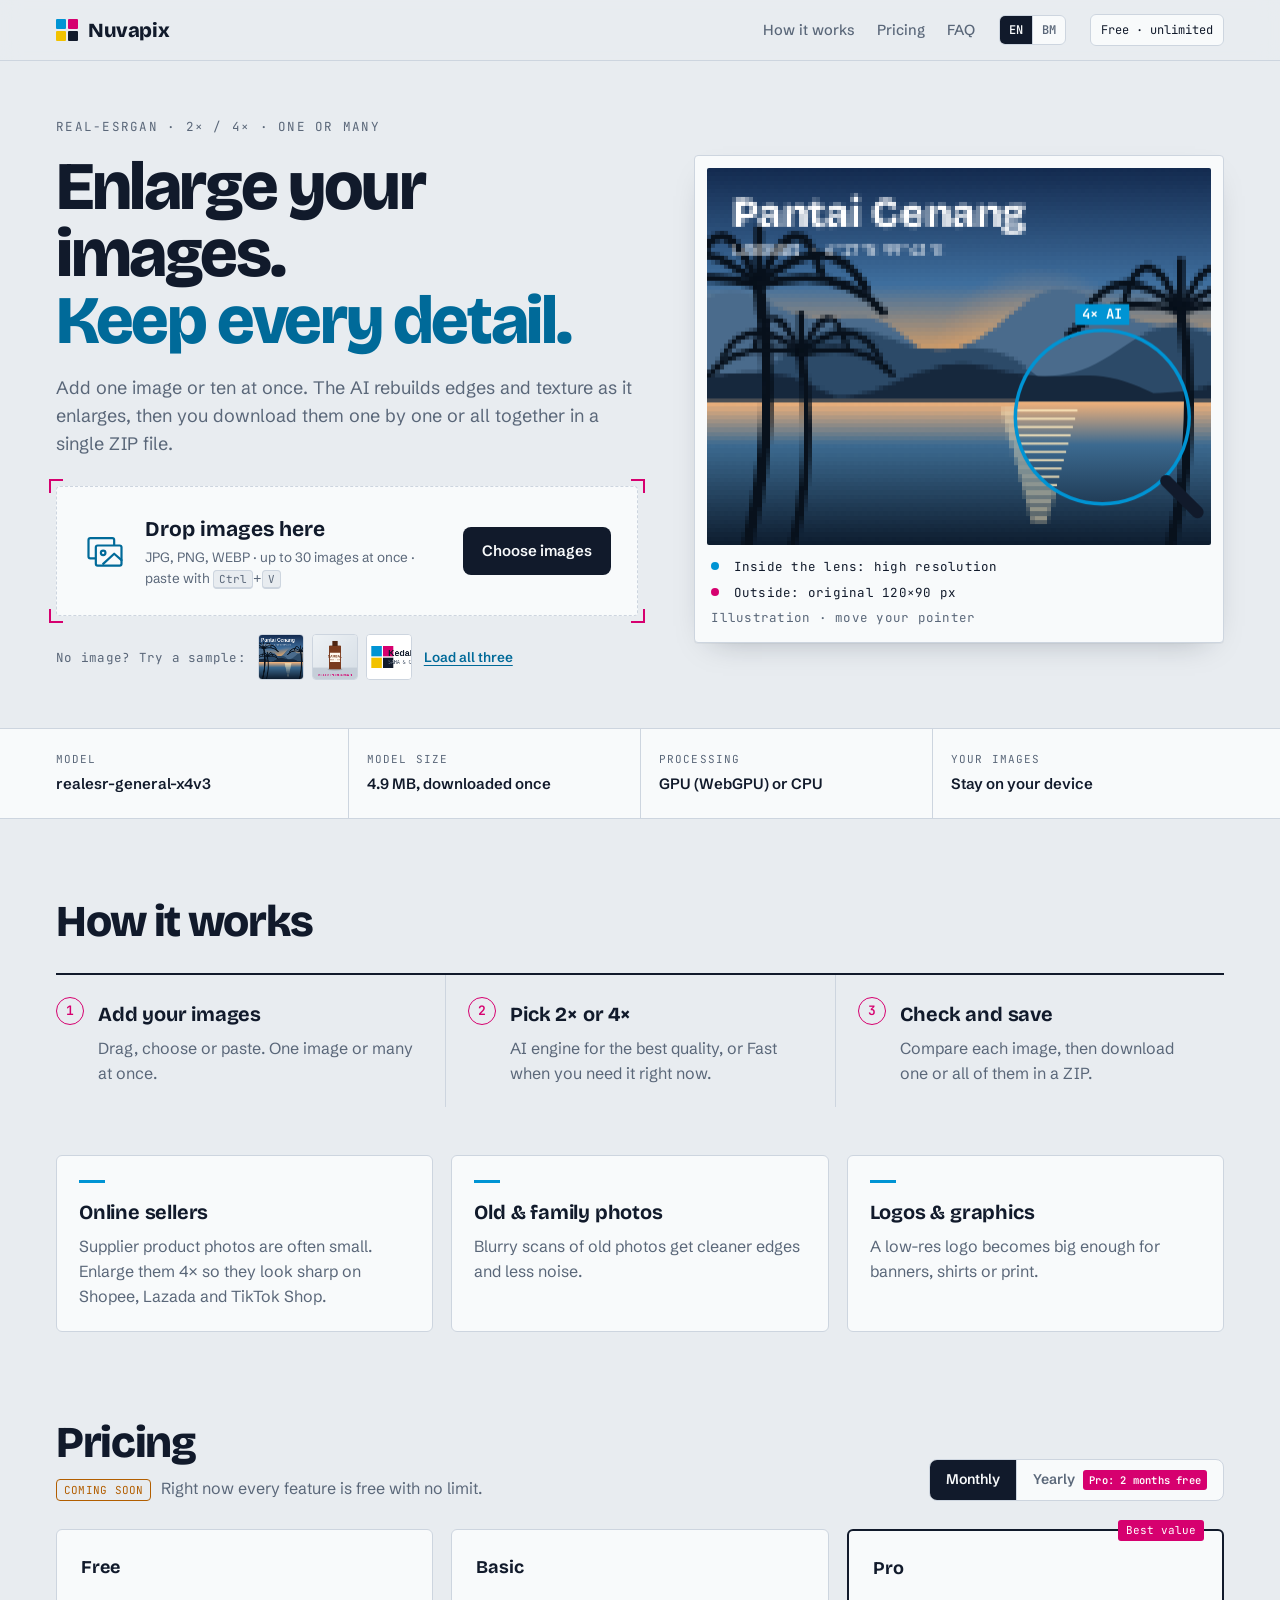
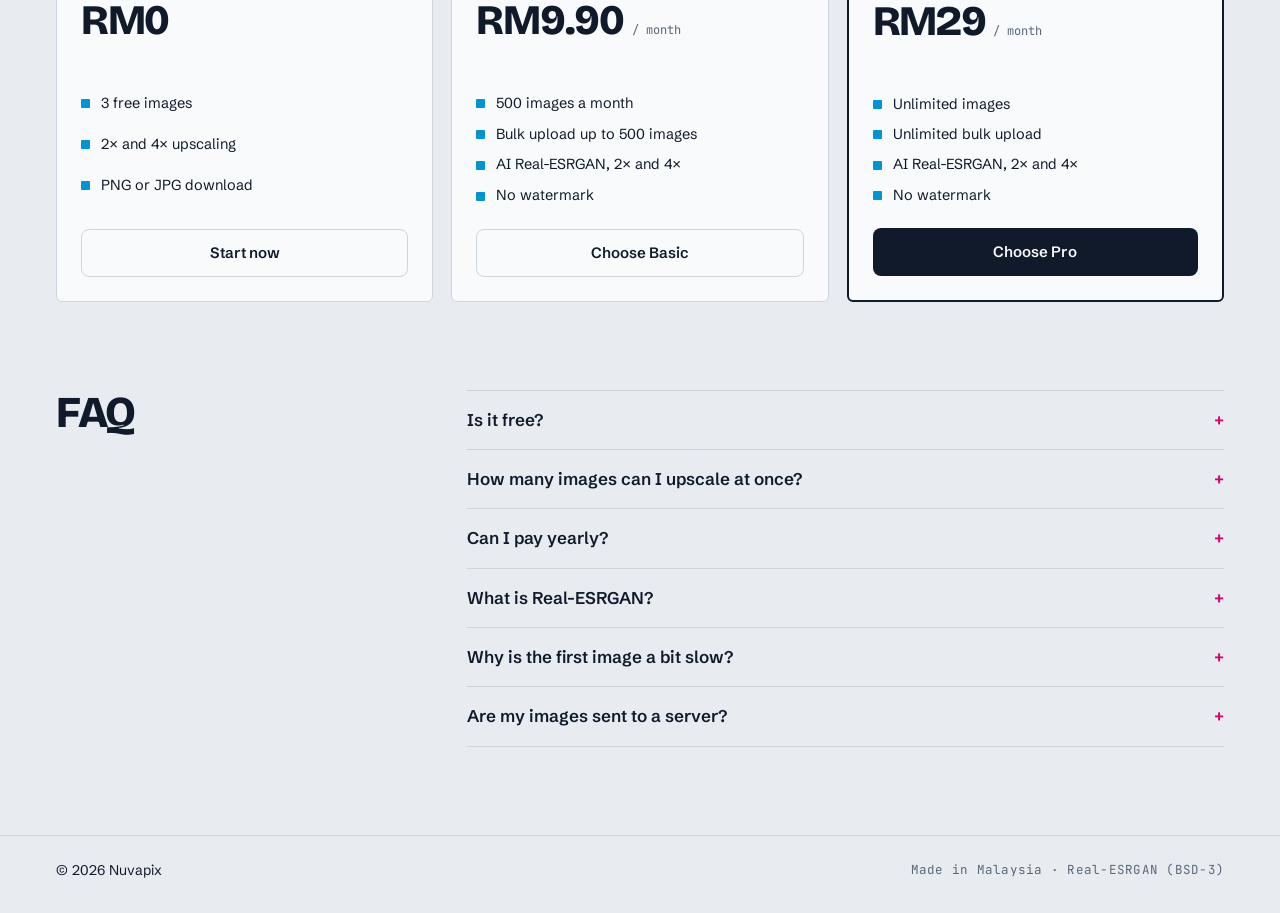
==== nuvapix.com/index.html @ 2be0524e "Tambah fail website Nuvapix (nuvapix.com) Co-Authored-By: Claude Opus 5.5 <noreply@anthropic.com>" ====
<!doctype html>
<html lang="en">
<head>
<meta charset="utf-8" />
<meta name="viewport" content="width=device-width, initial-scale=1, viewport-fit=cover" />
<!-- BUILD:HEAD -->
<title>Nuvapix</title>
<meta name="claude:viewport-fit-sides" content="cover" />
<meta name="description" content="Upscale images 2× or 4× with Real-ESRGAN AI. One image or many at once, right in your browser." />
<link rel="preconnect" href="https://fonts.googleapis.com" />
<link rel="preconnect" href="https://fonts.gstatic.com" crossorigin />
<link href="https://fonts.googleapis.com/css2?family=Bricolage+Grotesque:opsz,wght@12..96,500;12..96,700;12..96,800&family=Schibsted+Grotesk:wght@400;500;600;700&family=JetBrains+Mono:wght@400;600&display=swap" rel="stylesheet" />
<!-- /BUILD:HEAD -->
<link rel="stylesheet" href="styles.css" />
</head>
<body>
<!-- BUILD:BODY -->
<header class="topbar">
  <div class="wrap topbar-inner">
    <a href="#" class="logo" aria-label="Nuvapix">
      <span class="logo-mark" aria-hidden="true"><i></i><i></i><i></i><i></i></span>
      <span data-brand>Nuvapix</span>
    </a>
    <nav class="toplinks">
      <a href="#cara" data-i18n="nav.how">How it works</a>
      <a href="#harga" data-i18n="nav.pricing">Pricing</a>
      <a href="#soalan" data-i18n="nav.faq">FAQ</a>
    </nav>
    <div class="lang" role="group" data-i18n-aria="lang.label" aria-label="Language">
      <button type="button" data-lang="en" aria-pressed="true">EN</button>
      <button type="button" data-lang="ms" aria-pressed="false">BM</button>
    </div>
    <span class="quota" id="usagePill">Free · unlimited</span>
  </div>
</header>

<main>
  <!-- HERO -->
  <section class="hero">
    <div class="wrap hero-grid">
      <div class="hero-left">
        <p class="eyebrow mono" data-i18n="hero.eyebrow">Real-ESRGAN · 2× / 4× · one or many</p>
        <h1><span data-i18n="hero.h1a">Enlarge your images.</span><br /><span class="hl" data-i18n="hero.h1b">Keep every detail.</span></h1>
        <p class="lead" data-i18n="hero.lead">Add one image or ten at once. The AI rebuilds edges and texture as it enlarges, then you download them one by one or all together in a single ZIP file.</p>

        <div class="lightbox" id="dropZone" tabindex="0" role="button" data-i18n-aria="drop.aria" aria-label="Choose images to upload">
          <span class="crop tl"></span><span class="crop tr"></span><span class="crop bl"></span><span class="crop br"></span>
          <div class="lb-body">
            <svg class="lb-ico" viewBox="0 0 48 48" width="44" height="44" fill="none" stroke="currentColor" stroke-width="2.4" stroke-linecap="round" stroke-linejoin="round" aria-hidden="true"><rect x="6" y="10" width="28" height="22" rx="2"/><rect x="14" y="18" width="28" height="22" rx="2" fill="var(--paper)"/><circle cx="22" cy="26" r="2.5"/><path d="M42 34l-8-7-12 11"/></svg>
            <div>
              <p class="lb-title" data-i18n="drop.title">Drop images here</p>
              <p class="lb-sub" id="dropSub">JPG, PNG, WEBP · up to 30 images at once</p>
            </div>
            <button class="btn btn-ink" id="pickBtn" type="button" data-i18n="drop.pick">Choose images</button>
          </div>
          <input type="file" id="fileInput" accept="image/png,image/jpeg,image/webp" multiple hidden />
        </div>
        <div class="samples">
          <span class="mono small" data-i18n="samples.label">No image? Try a sample:</span>
          <div class="sample-row" id="sampleRow"></div>
          <button class="link-btn" id="sampleAllBtn" type="button" data-i18n="samples.all">Load all three</button>
        </div>
      </div>

      <figure class="loupe-card">
        <canvas id="loupe" data-i18n-aria="loupe.aria" aria-label="Magnifier demo"></canvas>
        <figcaption class="mono small">
          <span><b class="dot-c"></b> <span data-i18n="loupe.in">Inside the lens: high resolution</span></span>
          <span><b class="dot-m"></b> <span data-i18n="loupe.out">Outside: original 120×90 px</span></span>
          <span class="muted" data-i18n="loupe.note">Illustration · move your pointer</span>
        </figcaption>
      </figure>
    </div>
  </section>

  <!-- WORKBENCH -->
  <section class="bench" id="bench" hidden>
    <div class="wrap">
      <div class="bench-bar">
        <div class="bar-group">
          <span class="bar-label mono" data-i18n="bench.engine">Engine</span>
          <div class="toggle" id="modeSeg" role="group">
            <button type="button" data-mode="ai" class="on">AI Real-ESRGAN</button>
            <button type="button" data-mode="classic" data-i18n="mode.fast">Fast</button>
          </div>
        </div>
        <div class="bar-group">
          <span class="bar-label mono" data-i18n="bench.size">Size</span>
          <div class="toggle" id="scaleSeg" role="group">
            <button type="button" data-scale="2">2×</button>
            <button type="button" data-scale="4" class="on">4×</button>
          </div>
        </div>
        <div class="bar-group">
          <span class="bar-label mono" data-i18n="bench.format">Format</span>
          <div class="toggle" id="fmtSeg" role="group">
            <button type="button" data-fmt="png" class="on">PNG</button>
            <button type="button" data-fmt="jpeg">JPG</button>
          </div>
        </div>
        <div class="bar-actions">
          <button class="btn btn-line" id="addBtn" type="button" data-i18n="bench.add">+ Add</button>
          <button class="btn btn-cyan" id="runBtn" type="button">Upscale all</button>
          <button class="btn btn-ink" id="zipBtn" type="button" disabled>Download ZIP</button>
        </div>
      </div>

      <div class="batch-status">
        <div class="bs-text"><b id="bsMain">0 / 0</b> <span class="muted" id="bsSub"></span></div>
        <div class="bs-bar"><div id="bsFill"></div></div>
      </div>

      <div class="bench-grid">
        <div class="viewer">
          <div class="compare no-result" id="compare">
            <img id="imgBefore" alt="" />
            <div class="compare-after"><img id="imgAfter" alt="" /></div>
            <div class="compare-handle"><span aria-hidden="true">⇆</span></div>
            <span class="ctag ctag-l mono" data-i18n="tag.orig">Original</span>
            <span class="ctag ctag-r mono">AI</span>
            <div class="working" id="working" hidden>
              <div class="working-box">
                <p class="mono" id="procText">…</p>
                <div class="wbar"><div id="barFill"></div></div>
              </div>
            </div>
          </div>
          <div class="viewer-foot">
            <p class="mono small" id="viewerMeta">—</p>
            <div class="zoom-row">
              <label class="mono small" for="zoom" data-i18n="zoom">Zoom</label>
              <input type="range" id="zoom" min="1" max="4" step="0.25" value="1" />
              <span class="mono small" id="zoomVal">1×</span>
            </div>
          </div>
        </div>

        <aside class="sheet">
          <div class="sheet-head">
            <p class="mono small" data-i18n="sheet.title">Contact sheet</p>
            <button class="link-btn" id="clearBtn" type="button" data-i18n="sheet.clear">Clear</button>
          </div>
          <ol class="frames" id="frames"></ol>
        </aside>
      </div>
      <p class="ai-note mono small" id="aiNote"></p>
    </div>
  </section>

  <!-- SPEC STRIP -->
  <section class="spec">
    <div class="wrap spec-grid">
      <div><span class="mono" data-i18n="spec.model">Model</span><b>realesr-general-x4v3</b></div>
      <div><span class="mono" data-i18n="spec.size">Model size</span><b data-i18n="spec.sizeV">4.9 MB, downloaded once</b></div>
      <div><span class="mono" data-i18n="spec.proc">Processing</span><b data-i18n="spec.procV">GPU (WebGPU) or CPU</b></div>
      <div><span class="mono" data-i18n="spec.yours">Your images</span><b data-i18n="spec.yoursV">Stay on your device</b></div>
    </div>
  </section>

  <!-- HOW IT WORKS -->
  <section class="block" id="cara">
    <div class="wrap">
      <h2 data-i18n="how.title">How it works</h2>
      <ol class="steps">
        <li><span class="step-n mono">1</span><div><h3 data-i18n="how.1h">Add your images</h3><p data-i18n="how.1p"></p></div></li>
        <li><span class="step-n mono">2</span><div><h3 data-i18n="how.2h">Pick 2× or 4×</h3><p data-i18n="how.2p"></p></div></li>
        <li><span class="step-n mono">3</span><div><h3 data-i18n="how.3h">Check and save</h3><p data-i18n="how.3p"></p></div></li>
      </ol>
      <div class="uses">
        <div class="use"><h3 data-i18n="use.1h">Online sellers</h3><p data-i18n="use.1p"></p></div>
        <div class="use"><h3 data-i18n="use.2h">Old &amp; family photos</h3><p data-i18n="use.2p"></p></div>
        <div class="use"><h3 data-i18n="use.3h">Logos &amp; graphics</h3><p data-i18n="use.3p"></p></div>
      </div>
    </div>
  </section>

  <!-- PRICING -->
  <section class="block" id="harga">
    <div class="wrap">
      <div class="price-head">
        <div>
          <h2 data-i18n="price.title">Pricing</h2>
          <p class="sub"><span class="soon mono" data-i18n="price.soon">Coming soon</span> <span data-i18n="price.sub">Right now every feature is free with no limit.</span></p>
        </div>
        <div class="billing" role="group">
          <button type="button" data-bill="monthly" class="on" data-i18n="bill.monthly">Monthly</button>
          <button type="button" data-bill="yearly"><span data-i18n="bill.yearly">Yearly</span> <em class="save mono" data-i18n="bill.save">2 months free</em></button>
        </div>
      </div>
      <div class="plans" id="plans"></div>
    </div>
  </section>

  <!-- FAQ -->
  <section class="block" id="soalan">
    <div class="wrap faq-wrap">
      <h2 data-i18n="faq.title">FAQ</h2>
      <div class="faq">
        <details><summary data-i18n="faq.1q"></summary><p data-i18n="faq.1a"></p></details>
        <details><summary data-i18n="faq.2q"></summary><p id="faq2a"></p></details>
        <details><summary data-i18n="faq.3q"></summary><p data-i18n="faq.3a"></p></details>
        <details><summary data-i18n="faq.4q"></summary><p data-i18n="faq.4a"></p></details>
        <details><summary data-i18n="faq.5q"></summary><p data-i18n="faq.5a"></p></details>
        <details><summary data-i18n="faq.6q"></summary><p data-i18n="faq.6a"></p></details>
      </div>
    </div>
  </section>
</main>

<footer class="foot">
  <div class="wrap foot-inner">
    <span>© <span id="year"></span> <span data-brand>Nuvapix</span></span>
    <span class="mono small muted" data-i18n="foot.made">Made in Malaysia · Real-ESRGAN (BSD-3)</span>
  </div>
</footer>

<div class="modal" id="paywall" hidden>
  <div class="modal-back" data-close></div>
  <div class="modal-card" role="dialog" aria-modal="true" aria-labelledby="pwTitle">
    <button class="modal-x" data-close data-i18n-aria="pw.close" aria-label="Close">×</button>
    <h3 id="pwTitle"></h3>
    <p class="muted" id="pwText"></p>
    <div class="billing billing-sm" role="group">
      <button type="button" data-bill="monthly" class="on" data-i18n="bill.monthly">Monthly</button>
      <button type="button" data-bill="yearly"><span data-i18n="bill.yearly">Yearly</span> <em class="save mono" data-i18n="bill.save">2 months free</em></button>
    </div>
    <div class="plans plans-modal" id="plansModal"></div>
    <p class="mono small muted" data-i18n="pw.demo">Payments are not active yet. This is a demo.</p>
  </div>
</div>
<div class="toast" id="toast" role="status" hidden></div>
<!-- /BUILD:BODY -->

<script src="config.js"></script>
<script src="i18n.js"></script>
<script src="upscaler.js"></script>
<script src="zip.js"></script>
<script src="app.js"></script>
</body>
</html>
---- nuvapix.com/styles.css ----
/* Konsep: makmal foto — meja cahaya (lightbox) dengan tanda potong,
   helaian kontak untuk barisan gambar, warna dakwat proses CMYK. */
:root {
  --bg: #e8ecf0;          /* meja kerja kelabu-biru */
  --paper: #f8fafb;       /* kertas foto */
  --ink: #111a2b;         /* dakwat navy */
  --muted: #5a6779;
  --line: #cdd5df;
  --cyan: #0094d4;        /* dakwat cyan */
  --cyan-ink: #006a99;    /* cyan untuk teks atas latar cerah */
  --magenta: #d6006f;     /* tanda daftar */
  --ok: #138a52;
  --warn: #b25e00;
  --err: #c0262d;
  --on-ink: #f8fafb;
  --shadow: 0 1px 0 rgba(17,26,43,.04), 0 12px 32px -18px rgba(17,26,43,.35);
  --f-display: "Bricolage Grotesque", "Avenir Next Condensed", "Arial Narrow", system-ui, sans-serif;
  --f-body: "Schibsted Grotesk", "Helvetica Neue", Arial, system-ui, sans-serif;
  --f-mono: "JetBrains Mono", ui-monospace, "SF Mono", Menlo, monospace;
}
@media (prefers-color-scheme: dark) {
  :root:not([data-theme="light"]) {
    --bg: #0b0f16; --paper: #131924; --ink: #e6ecf4; --muted: #8e9bb0; --line: #263041;
    --cyan: #33bdf5; --cyan-ink: #5fcdf8; --magenta: #ff4fa6; --ok: #3ccf8a; --warn: #f0a443; --err: #ff6b70;
    --on-ink: #0b0f16; --shadow: 0 12px 32px -18px rgba(0,0,0,.8); color-scheme: dark;
  }
}
:root[data-theme="dark"] {
  --bg: #0b0f16; --paper: #131924; --ink: #e6ecf4; --muted: #8e9bb0; --line: #263041;
  --cyan: #33bdf5; --cyan-ink: #5fcdf8; --magenta: #ff4fa6; --ok: #3ccf8a; --warn: #f0a443; --err: #ff6b70;
  --on-ink: #0b0f16; --shadow: 0 12px 32px -18px rgba(0,0,0,.8); color-scheme: dark;
}

* { box-sizing: border-box; }
html { scroll-behavior: smooth; }
body { margin: 0; background: var(--bg); color: var(--ink); font-family: var(--f-body); font-size: 16px; line-height: 1.55; -webkit-font-smoothing: antialiased; overflow-x: hidden; }
body::before { content: ""; position: fixed; inset: 0 0 auto; height: env(safe-area-inset-top, 0px); z-index: 60; background: var(--bg); }
h1, h2, h3, .logo { font-family: var(--f-display); text-wrap: balance; }
img, canvas { display: block; max-width: 100%; }
a { color: inherit; }
[hidden] { display: none !important; }
.wrap { width: 100%; max-width: 1200px; margin: 0 auto; padding-left: max(16px, env(safe-area-inset-left, 0px)); padding-right: max(16px, env(safe-area-inset-right, 0px)); }
.mono { font-family: var(--f-mono); letter-spacing: .02em; }
.small { font-size: 12.5px; }
.muted { color: var(--muted); }
:focus-visible { outline: 2px solid var(--cyan); outline-offset: 2px; }

/* TOPBAR */
.topbar { position: sticky; top: env(safe-area-inset-top, 0px); z-index: 50; background: color-mix(in srgb, var(--bg) 88%, transparent); backdrop-filter: blur(10px); border-bottom: 1px solid var(--line); }
.topbar-inner { display: flex; align-items: center; gap: 24px; height: 60px; }
.logo { display: flex; align-items: center; gap: 10px; font-weight: 800; font-size: 20px; text-decoration: none; letter-spacing: -.02em; }
.logo-mark { display: grid; grid-template-columns: 1fr 1fr; gap: 2px; width: 22px; height: 22px; }
.logo-mark i { display: block; border-radius: 1px; }
.logo-mark i:nth-child(1) { background: var(--cyan); }
.logo-mark i:nth-child(2) { background: var(--magenta); }
.logo-mark i:nth-child(3) { background: #f2c200; }
.logo-mark i:nth-child(4) { background: var(--ink); }
.toplinks { display: flex; gap: 22px; margin-left: auto; font-size: 14.5px; font-weight: 500; }
.toplinks a { text-decoration: none; color: var(--muted); }
.toplinks a:hover { color: var(--ink); }
.lang { display: inline-flex; border: 1px solid var(--line); border-radius: 6px; overflow: hidden; background: var(--paper); }
.lang button { font: inherit; font-family: var(--f-mono); font-size: 12px; font-weight: 600; padding: 5px 9px; border: 0; background: transparent; color: var(--muted); cursor: pointer; }
.lang button + button { border-left: 1px solid var(--line); }
.lang button[aria-pressed="true"] { background: var(--ink); color: var(--on-ink); }
.quota { font-family: var(--f-mono); font-size: 12px; padding: 6px 10px; border: 1px solid var(--line); border-radius: 6px; background: var(--paper); white-space: nowrap; }
.quota.warn { border-color: var(--warn); color: var(--warn); }

/* BUTTONS */
.btn { display: inline-flex; align-items: center; justify-content: center; gap: 8px; font: inherit; font-weight: 600; font-size: 15px; padding: 11px 18px; border-radius: 8px; border: 1px solid transparent; cursor: pointer; transition: transform .12s, background .2s, border-color .2s, opacity .2s; white-space: nowrap; }
.btn:active { transform: translateY(1px); }
.btn:disabled { opacity: .45; cursor: not-allowed; }
.btn-ink { background: var(--ink); color: var(--on-ink); }
.btn-ink:hover:not(:disabled) { background: color-mix(in srgb, var(--ink) 85%, var(--cyan)); }
.btn-cyan { background: var(--cyan); color: #fff; }
.btn-cyan:hover:not(:disabled) { background: color-mix(in srgb, var(--cyan) 85%, var(--ink)); }
.btn-line { background: var(--paper); color: var(--ink); border-color: var(--line); }
.btn-line:hover:not(:disabled) { border-color: var(--ink); }
.link-btn { background: none; border: 0; padding: 0; font: inherit; font-size: 13.5px; font-weight: 600; color: var(--cyan-ink); cursor: pointer; text-decoration: underline; text-underline-offset: 3px; }

/* HERO */
.hero { padding-block: 56px 48px; }
.hero-grid { display: grid; grid-template-columns: minmax(0, 1.1fr) minmax(0, 1fr); gap: 56px; align-items: center; }
.eyebrow { margin: 0 0 18px; font-size: 12.5px; color: var(--muted); text-transform: uppercase; letter-spacing: .1em; }
h1 { font-size: clamp(38px, 5.6vw, 68px); line-height: .98; letter-spacing: -.035em; margin: 0 0 20px; font-weight: 800; }
h1 .hl { color: var(--cyan-ink); }
.lead { font-size: 18px; color: var(--muted); max-width: 54ch; margin: 0 0 28px; }

.lightbox { position: relative; background: var(--paper); border: 1.5px dashed var(--line); border-radius: 4px; padding: 26px; cursor: pointer; transition: border-color .2s, background .2s; outline: none; }
.lightbox:hover, .lightbox:focus-visible { border-color: var(--cyan); }
.lightbox.over { border-color: var(--cyan); background: color-mix(in srgb, var(--cyan) 8%, var(--paper)); }
.crop { position: absolute; width: 14px; height: 14px; border-color: var(--magenta); border-style: solid; border-width: 0; }
.crop.tl { top: -8px; left: -8px; border-top-width: 2px; border-left-width: 2px; }
.crop.tr { top: -8px; right: -8px; border-top-width: 2px; border-right-width: 2px; }
.crop.bl { bottom: -8px; left: -8px; border-bottom-width: 2px; border-left-width: 2px; }
.crop.br { bottom: -8px; right: -8px; border-bottom-width: 2px; border-right-width: 2px; }
.lb-body { display: flex; align-items: center; gap: 18px; flex-wrap: wrap; }
.lb-body > div { flex: 1; min-width: 200px; }
.lb-ico { color: var(--cyan-ink); flex: none; }
.lb-title { margin: 0; font-family: var(--f-display); font-weight: 700; font-size: 21px; }
.lb-sub { margin: 2px 0 0; font-size: 13.5px; color: var(--muted); }
kbd { font-family: var(--f-mono); font-size: 11px; padding: 1px 5px; border: 1px solid var(--line); border-bottom-width: 2px; border-radius: 4px; background: var(--bg); }
.samples { display: flex; align-items: center; gap: 12px; flex-wrap: wrap; margin-top: 18px; color: var(--muted); }
.sample-row { display: flex; gap: 8px; }
.sample-row button { width: 46px; height: 46px; padding: 0; border: 1px solid var(--line); border-radius: 4px; overflow: hidden; cursor: pointer; background: var(--paper); transition: transform .15s, border-color .15s; }
.sample-row button:hover { transform: translateY(-2px); border-color: var(--ink); }
.sample-row canvas { width: 100%; height: 100%; }

.loupe-card { margin: 0; background: var(--paper); border: 1px solid var(--line); border-radius: 4px; padding: 12px; box-shadow: var(--shadow); }
#loupe { width: 100%; aspect-ratio: 4 / 3; border-radius: 2px; cursor: none; touch-action: none; background: var(--bg); }
.loupe-card figcaption { display: flex; flex-wrap: wrap; gap: 6px 18px; padding: 12px 4px 2px; color: var(--ink); }
.loupe-card figcaption b { display: inline-block; width: 8px; height: 8px; border-radius: 50%; margin-right: 6px; vertical-align: 1px; }
.dot-c { background: var(--cyan); } .dot-m { background: var(--magenta); }

/* BENCH */
.bench { padding-block: 8px 48px; scroll-margin-top: 72px; }
.bench-bar { display: flex; flex-wrap: wrap; align-items: end; gap: 14px 22px; padding: 14px; background: var(--paper); border: 1px solid var(--line); border-radius: 6px; }
.bar-group { display: grid; gap: 6px; }
.bar-label { font-size: 11px; text-transform: uppercase; letter-spacing: .1em; color: var(--muted); }
.toggle { display: inline-flex; border: 1px solid var(--line); border-radius: 7px; overflow: hidden; background: var(--bg); }
.toggle button { font: inherit; font-size: 14px; font-weight: 600; padding: 8px 14px; border: 0; background: transparent; color: var(--muted); cursor: pointer; }
.toggle button + button { border-left: 1px solid var(--line); }
.toggle button.on { background: var(--ink); color: var(--on-ink); }
.bar-actions { display: flex; gap: 10px; margin-left: auto; flex-wrap: wrap; }

.batch-status { display: grid; grid-template-columns: auto 1fr; align-items: center; gap: 16px; padding: 14px 4px; }
.bs-text { font-size: 14.5px; }
.bs-bar { height: 4px; background: var(--line); border-radius: 2px; overflow: hidden; }
.bs-bar div { height: 100%; width: 0; background: var(--cyan); transition: width .3s; }

.bench-grid { display: grid; grid-template-columns: minmax(0, 1fr) 340px; gap: 18px; align-items: start; }
.viewer { background: var(--paper); border: 1px solid var(--line); border-radius: 6px; padding: 12px; min-width: 0; }
.compare { position: relative; overflow: hidden; border-radius: 2px; aspect-ratio: 4 / 3; max-height: 70vh; margin: 0 auto; max-width: 100%; user-select: none; touch-action: none; cursor: ew-resize;
  background-color: var(--bg); background-image: linear-gradient(45deg, var(--line) 25%, transparent 25%, transparent 75%, var(--line) 75%), linear-gradient(45deg, var(--line) 25%, transparent 25%, transparent 75%, var(--line) 75%); background-size: 18px 18px; background-position: 0 0, 9px 9px; }
.compare img { position: absolute; inset: 0; width: 100%; height: 100%; object-fit: contain; pointer-events: none; transform-origin: var(--ox, 50%) var(--oy, 50%); transform: scale(var(--z, 1)); }
#imgBefore { image-rendering: pixelated; }
.compare-after { position: absolute; inset: 0; clip-path: inset(0 0 0 var(--pos, 50%)); }
.compare-handle { position: absolute; top: 0; bottom: 0; left: var(--pos, 50%); width: 2px; background: var(--cyan); transform: translateX(-50%); pointer-events: none; }
.compare-handle span { position: absolute; top: 50%; left: 50%; transform: translate(-50%, -50%); width: 34px; height: 34px; border-radius: 50%; display: grid; place-items: center; background: var(--cyan); color: #fff; font-size: 16px; font-weight: 700; box-shadow: 0 4px 14px rgba(0,0,0,.25); }
.ctag { position: absolute; top: 10px; font-size: 11px; padding: 3px 8px; border-radius: 4px; background: rgba(17,26,43,.78); color: #fff; pointer-events: none; }
.ctag-l { left: 10px; } .ctag-r { right: 10px; background: var(--cyan); }
.compare.no-result { cursor: default; }
.compare.no-result .compare-after, .compare.no-result .compare-handle, .compare.no-result .ctag-r { display: none; }
.working { position: absolute; inset: 0; display: grid; place-items: center; background: color-mix(in srgb, var(--paper) 55%, transparent); }
.working-box { background: var(--paper); border: 1px solid var(--line); border-radius: 6px; padding: 16px 18px; min-width: 240px; box-shadow: var(--shadow); }
.working-box p { margin: 0 0 10px; font-size: 13px; }
.wbar { height: 4px; background: var(--line); border-radius: 2px; overflow: hidden; }
.wbar div { height: 100%; width: 0; background: repeating-linear-gradient(90deg, var(--cyan) 0 10px, var(--magenta) 10px 14px); transition: width .2s; }
.viewer-foot { display: flex; justify-content: space-between; align-items: center; gap: 12px; flex-wrap: wrap; padding: 10px 2px 0; }
.viewer-foot p { margin: 0; color: var(--muted); }
.zoom-row { display: flex; align-items: center; gap: 8px; min-width: 200px; }
.zoom-row input { flex: 1; accent-color: var(--cyan); }

.sheet { background: var(--ink); color: var(--on-ink); border-radius: 6px; padding: 12px; min-width: 0; max-height: 78vh; display: flex; flex-direction: column; }
.sheet-head { display: flex; justify-content: space-between; align-items: center; padding: 0 2px 10px; }
.sheet-head p { margin: 0; text-transform: uppercase; letter-spacing: .1em; opacity: .7; }
.sheet .link-btn { color: var(--on-ink); opacity: .8; }
.frames { list-style: none; margin: 0; padding: 0; display: grid; gap: 8px; overflow-y: auto; }
.frame { display: grid; grid-template-columns: 22px 56px minmax(0, 1fr) auto; align-items: center; gap: 10px; padding: 8px; border-radius: 4px; border: 1px solid color-mix(in srgb, var(--on-ink) 14%, transparent); cursor: pointer; transition: border-color .15s, background .15s; }
.frame:hover { border-color: color-mix(in srgb, var(--on-ink) 35%, transparent); }
.frame.sel { border-color: var(--cyan); background: color-mix(in srgb, var(--cyan) 14%, transparent); }
.f-no { font-family: var(--f-mono); font-size: 11px; opacity: .6; writing-mode: vertical-rl; transform: rotate(180deg); text-align: center; }
.f-thumb { width: 56px; height: 42px; object-fit: cover; border-radius: 2px; background: color-mix(in srgb, var(--on-ink) 10%, transparent); }
.f-info { min-width: 0; }
.f-name { font-size: 13.5px; font-weight: 600; white-space: nowrap; overflow: hidden; text-overflow: ellipsis; }
.f-meta { font-family: var(--f-mono); font-size: 11px; opacity: .7; font-variant-numeric: tabular-nums; }
.f-status { font-family: var(--f-mono); font-size: 10.5px; display: inline-block; margin-top: 3px; padding: 1px 6px; border-radius: 3px; border: 1px solid currentColor; }
.st-queued { color: color-mix(in srgb, var(--on-ink) 70%, transparent); }
.st-processing { color: var(--cyan); }
.st-done { color: var(--ok); }
.st-error { color: var(--err); }
.f-acts { display: flex; flex-direction: column; gap: 4px; }
.f-acts button { width: 28px; height: 28px; border-radius: 4px; border: 1px solid color-mix(in srgb, var(--on-ink) 20%, transparent); background: transparent; color: var(--on-ink); cursor: pointer; font-size: 13px; line-height: 1; display: grid; place-items: center; }
.f-acts button:hover:not(:disabled) { border-color: var(--cyan); color: var(--cyan); }
.f-acts button:disabled { opacity: .3; cursor: default; }
.ai-note { color: var(--muted); margin: 12px 2px 0; }

/* SPEC */
.spec { border-block: 1px solid var(--line); background: var(--paper); }
.spec-grid { display: grid; grid-template-columns: repeat(4, minmax(0, 1fr)); }
.spec-grid div { padding-block: 22px; padding-inline: 0 18px; display: grid; gap: 4px; }
.spec-grid div + div { border-left: 1px solid var(--line); padding-left: 18px; }
.spec-grid span { font-size: 11px; text-transform: uppercase; letter-spacing: .1em; color: var(--muted); }
.spec-grid b { font-weight: 600; font-size: 15px; }

/* BLOCKS */
.block { padding-block: 80px 8px; }
h2 { font-size: clamp(30px, 3.6vw, 44px); letter-spacing: -.03em; line-height: 1.05; margin: 0 0 28px; font-weight: 800; }
.sub { color: var(--muted); margin: -12px 0 28px; }
.steps { list-style: none; padding: 0; margin: 0; display: grid; grid-template-columns: repeat(3, minmax(0, 1fr)); border-top: 2px solid var(--ink); }
.steps li { display: flex; gap: 14px; padding: 22px 22px 22px 0; }
.steps li + li { padding-left: 22px; border-left: 1px solid var(--line); }
.step-n { flex: none; width: 28px; height: 28px; display: grid; place-items: center; border-radius: 50%; border: 1.5px solid var(--magenta); color: var(--magenta); font-size: 13px; font-weight: 600; }
.steps h3, .use h3 { margin: 2px 0 6px; font-size: 20px; letter-spacing: -.01em; }
.steps p, .use p { margin: 0; color: var(--muted); }
.uses { display: grid; grid-template-columns: repeat(3, minmax(0, 1fr)); gap: 18px; margin-top: 48px; }
.use { background: var(--paper); border: 1px solid var(--line); border-radius: 6px; padding: 22px; }
.use h3::before { content: ""; display: block; width: 26px; height: 3px; background: var(--cyan); margin-bottom: 14px; }

.soon { font-size: 11px; text-transform: uppercase; padding: 3px 7px; border-radius: 4px; border: 1px solid var(--warn); color: var(--warn); margin-right: 6px; }
.price-head { display: flex; justify-content: space-between; align-items: end; gap: 16px 24px; flex-wrap: wrap; margin-bottom: 28px; }
.price-head h2, .price-head .sub { margin-bottom: 0; }
.price-head .sub { margin-top: 10px; }
.billing { display: inline-flex; border: 1px solid var(--line); border-radius: 8px; overflow: hidden; background: var(--paper); }
.billing button { font: inherit; font-size: 14px; font-weight: 600; padding: 9px 16px; border: 0; background: transparent; color: var(--muted); cursor: pointer; display: inline-flex; align-items: center; gap: 8px; }
.billing button + button { border-left: 1px solid var(--line); }
.billing button.on { background: var(--ink); color: var(--on-ink); }
.save { font-style: normal; font-size: 10.5px; padding: 2px 6px; border-radius: 3px; background: var(--magenta); color: #fff; }
.billing-sm { margin-top: 16px; }
.equiv { font-family: var(--f-mono); font-size: 12px; color: var(--muted); margin: -10px 0 16px; min-height: 1.4em; }
.plans { display: grid; grid-template-columns: repeat(3, minmax(0, 1fr)); gap: 18px; }
.plan { background: var(--paper); border: 1px solid var(--line); border-radius: 6px; padding: 24px; display: flex; flex-direction: column; text-align: left; }
.plan.hl { border: 2px solid var(--ink); position: relative; }
.plan.hl::after { content: attr(data-badge); position: absolute; top: -11px; right: 18px; font-family: var(--f-mono); font-size: 11px; background: var(--magenta); color: #fff; padding: 2px 8px; border-radius: 3px; }
.plan h3 { margin: 0; font-size: 18px; }
.price { font-family: var(--f-display); font-size: 42px; font-weight: 800; letter-spacing: -.03em; margin: 6px 0 16px; font-variant-numeric: tabular-nums; }
.price small { font-family: var(--f-mono); font-size: 12px; font-weight: 400; color: var(--muted); letter-spacing: 0; }
.plan ul { list-style: none; padding: 0; margin: 0 0 22px; display: grid; gap: 8px; flex: 1; font-size: 14.5px; }
.plan li { padding-left: 20px; position: relative; }
.plan li::before { content: ""; position: absolute; left: 0; top: .5em; width: 9px; height: 9px; background: var(--cyan); border-radius: 1px; }

.faq-wrap { display: grid; grid-template-columns: minmax(0, 1fr) minmax(0, 2fr); gap: 32px; }
.faq details { border-top: 1px solid var(--line); padding: 16px 0; }
.faq details:last-child { border-bottom: 1px solid var(--line); }
.faq summary { font-weight: 600; font-size: 17px; cursor: pointer; list-style: none; display: flex; justify-content: space-between; gap: 16px; }
.faq summary::-webkit-details-marker { display: none; }
.faq summary::after { content: "+"; font-family: var(--f-mono); color: var(--magenta); }
.faq details[open] summary::after { content: "−"; }
.faq p { margin: 10px 0 0; color: var(--muted); max-width: 62ch; }

.foot { margin-top: 80px; border-top: 1px solid var(--line); padding-block: 24px 32px; font-size: 14px; }
.foot-inner { display: flex; justify-content: space-between; gap: 12px; flex-wrap: wrap; }

/* MODAL & TOAST */
.modal { position: fixed; inset: 0; z-index: 100; display: grid; place-items: center; padding: 16px; }
.modal-back { position: absolute; inset: 0; background: rgba(11,15,22,.6); }
.modal-card { position: relative; width: 100%; max-width: 820px; max-height: 92vh; overflow: auto; background: var(--bg); border: 1px solid var(--line); border-radius: 8px; padding: 30px; }
.modal-card h3 { margin: 0 0 6px; font-size: 28px; }
.modal-x { position: absolute; top: 12px; right: 12px; width: 34px; height: 34px; border-radius: 6px; border: 1px solid var(--line); background: var(--paper); color: var(--ink); font-size: 18px; cursor: pointer; }
.plans-modal { margin: 22px 0 12px; grid-template-columns: repeat(auto-fit, minmax(220px, 1fr)); }
.toast { position: fixed; left: 50%; bottom: calc(20px + env(safe-area-inset-bottom, 0px)); transform: translateX(-50%); z-index: 120; background: var(--ink); color: var(--on-ink); padding: 11px 16px; border-radius: 8px; font-size: 14px; font-weight: 500; max-width: calc(100% - 32px); box-shadow: var(--shadow); }

/* RESPONSIVE */
@media (max-width: 980px) {
  .hero-grid, .bench-grid, .faq-wrap { grid-template-columns: minmax(0, 1fr); }
  .sheet { max-height: none; }
  .frames { max-height: 420px; }
  .plans, .uses { grid-template-columns: repeat(2, minmax(0, 1fr)); }
  .spec-grid { grid-template-columns: repeat(2, minmax(0, 1fr)); }
  .spec-grid div:nth-child(3) { border-left: 0; padding-left: 0; }
  .spec-grid div:nth-child(n+3) { border-top: 1px solid var(--line); }
  .bar-actions { margin-left: 0; }
}
@media (max-width: 640px) {
  .toplinks { display: none; }
  .topbar-inner { gap: 10px; }
  .lang { margin-left: auto; }
  .quota { max-width: 40vw; overflow: hidden; text-overflow: ellipsis; }
  .hero { padding-block: 32px 32px; }
  .steps, .plans, .uses { grid-template-columns: minmax(0, 1fr); }
  .steps li + li { padding-left: 0; border-left: 0; border-top: 1px solid var(--line); }
  .lightbox { padding: 20px; }
  .lb-body .btn { width: 100%; }
  .bar-actions, .bar-actions .btn { flex: 1; }
  .batch-status { grid-template-columns: minmax(0, 1fr); gap: 8px; }
  .block { padding-block: 56px 8px; }
  .modal-card { padding: 22px 16px; }
}
@media (prefers-reduced-motion: reduce) { html { scroll-behavior: auto; } * { transition: none !important; } }
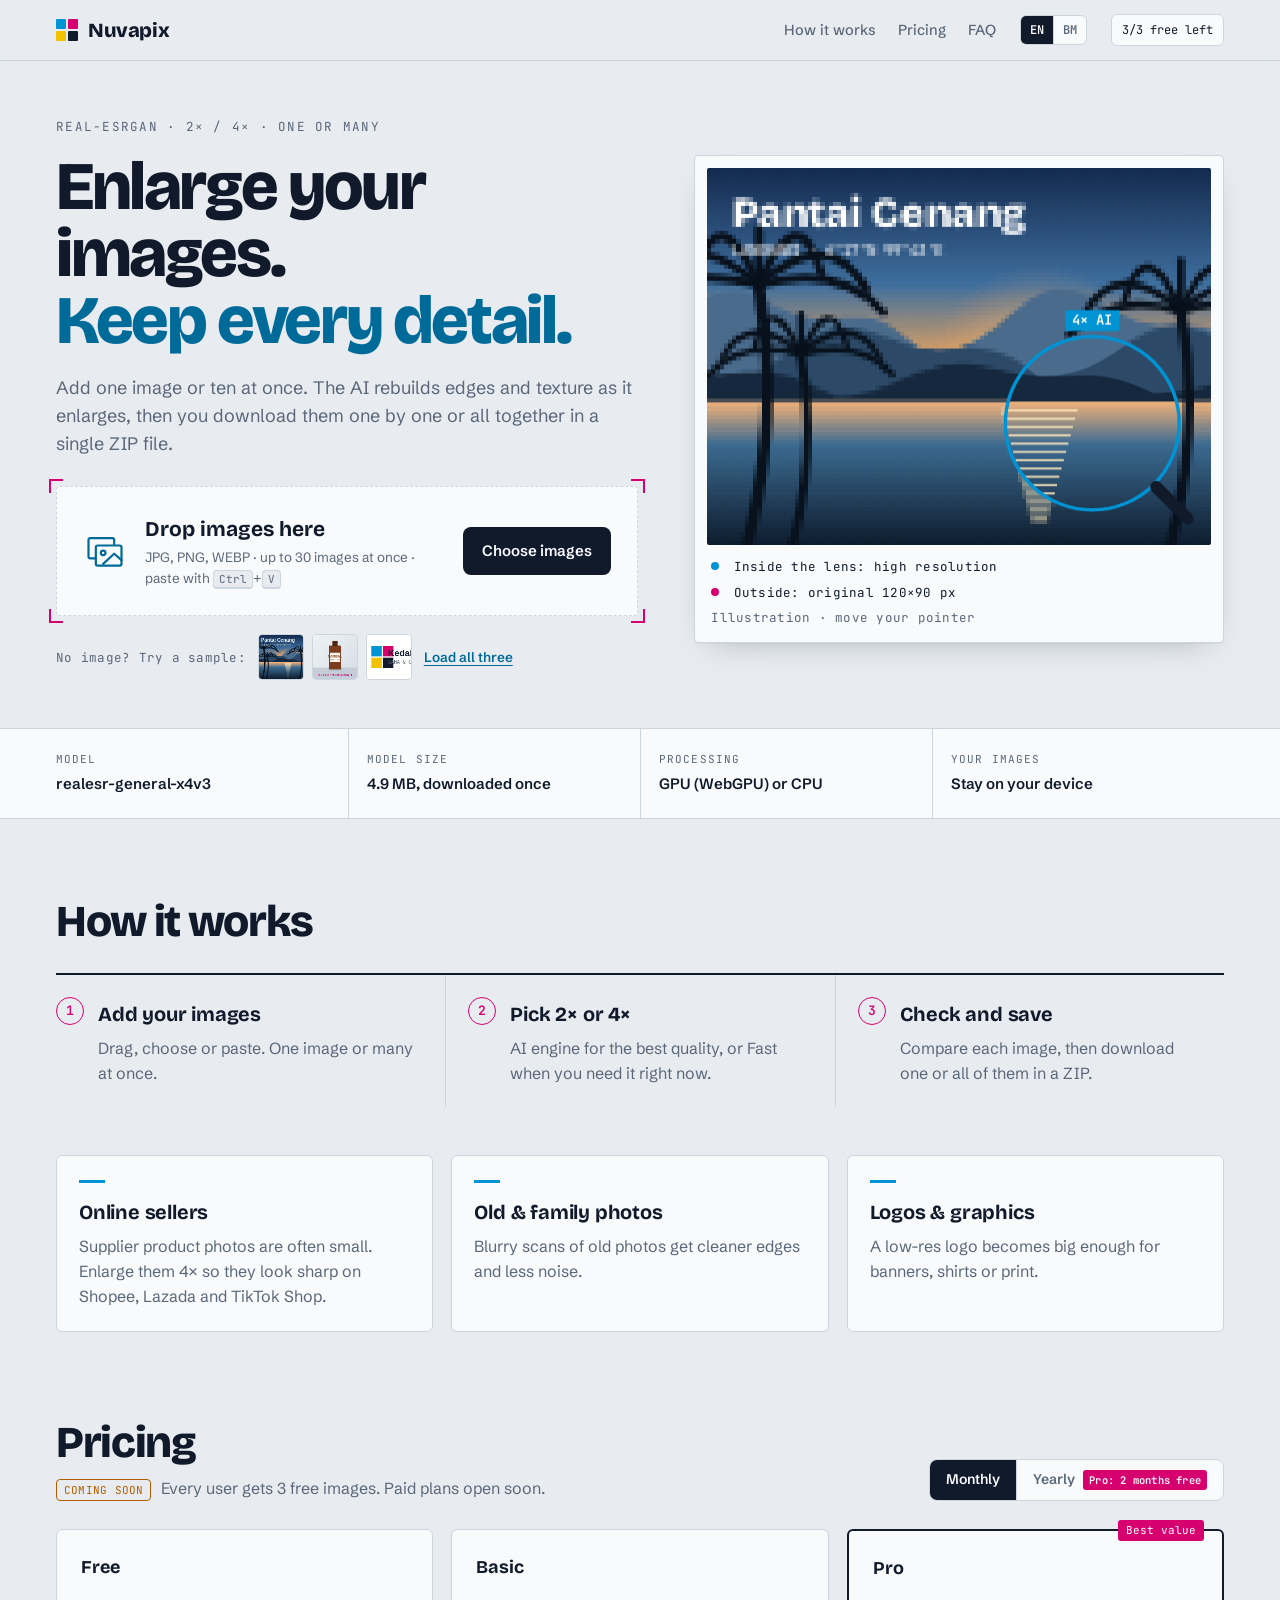
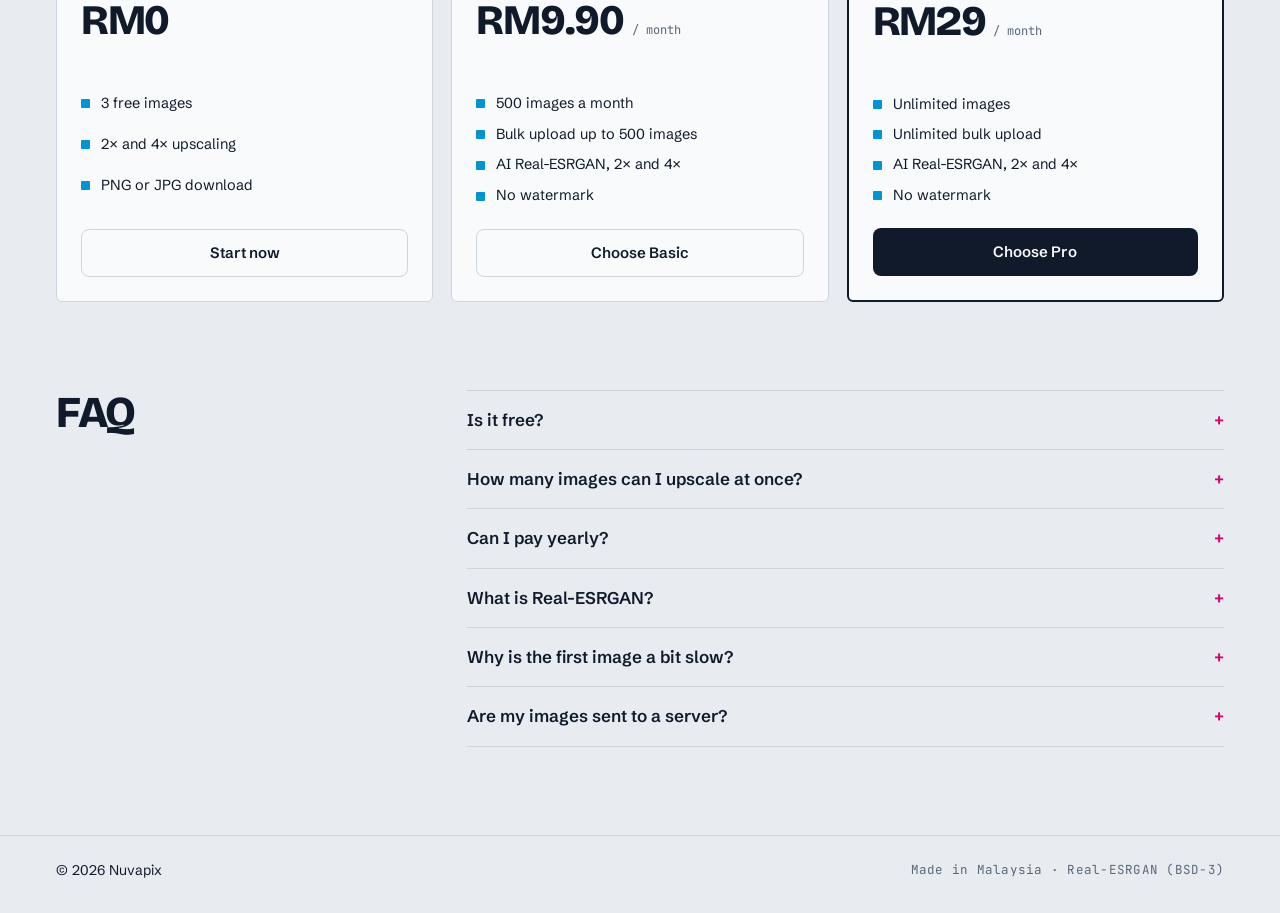
==== commit 4b859fab: "Aktifkan had 3 gambar percuma (paywall) dan kemas kini teks harga/FAQ Co-Authored-By: Claude Opus 5." ====
--- a/nuvapix.com/index.html
+++ b/nuvapix.com/index.html
@@ -180,7 +180,7 @@
       <div class="price-head">
         <div>
           <h2 data-i18n="price.title">Pricing</h2>
-          <p class="sub"><span class="soon mono" data-i18n="price.soon">Coming soon</span> <span data-i18n="price.sub">Right now every feature is free with no limit.</span></p>
+          <p class="sub"><span class="soon mono" data-i18n="price.soon">Coming soon</span> <span data-i18n="price.sub">Every user gets 3 free images. Paid plans open soon.</span></p>
         </div>
         <div class="billing" role="group">
           <button type="button" data-bill="monthly" class="on" data-i18n="bill.monthly">Monthly</button>
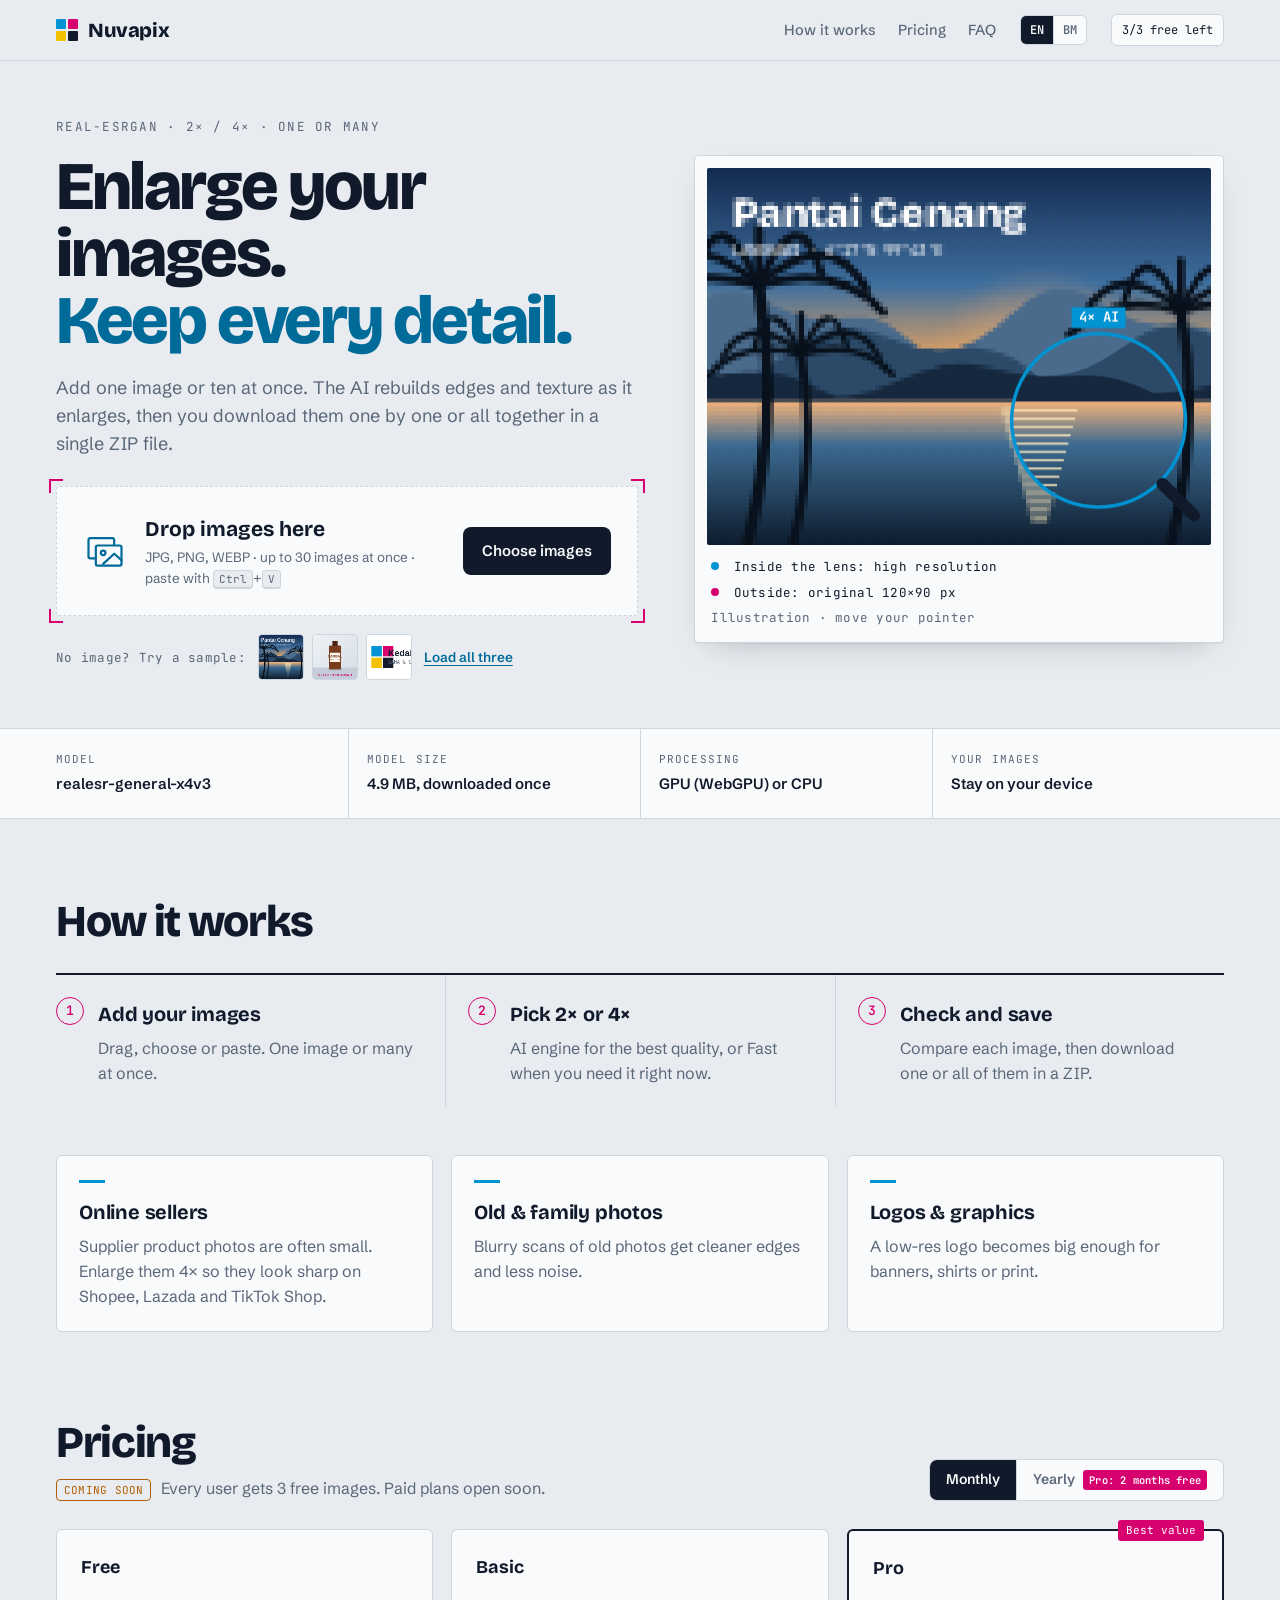
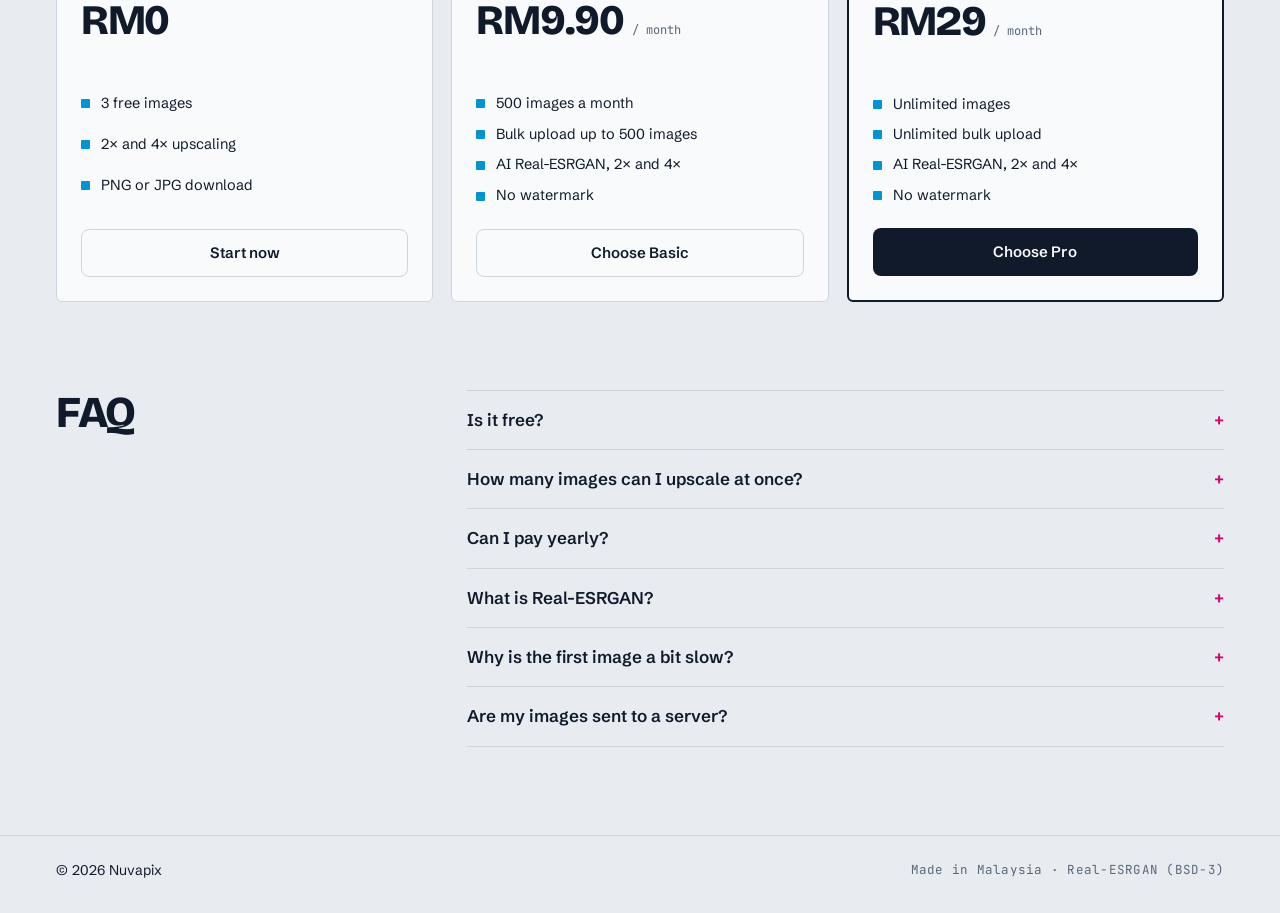
==== commit 2e1f4139: "Tambah tag versi ?v= pada CSS/JS supaya pelawat terus dapat versi baharu stamp.sh kira hash setiap f" ====
--- a/nuvapix.com/index.html
+++ b/nuvapix.com/index.html
@@ -11,7 +11,7 @@
 <link rel="preconnect" href="https://fonts.gstatic.com" crossorigin />
 <link href="https://fonts.googleapis.com/css2?family=Bricolage+Grotesque:opsz,wght@12..96,500;12..96,700;12..96,800&family=Schibsted+Grotesk:wght@400;500;600;700&family=JetBrains+Mono:wght@400;600&display=swap" rel="stylesheet" />
 <!-- /BUILD:HEAD -->
-<link rel="stylesheet" href="styles.css" />
+<link rel="stylesheet" href="styles.css?v=6e224cf7" />
 </head>
 <body>
 <!-- BUILD:BODY -->
@@ -231,10 +231,10 @@
 <div class="toast" id="toast" role="status" hidden></div>
 <!-- /BUILD:BODY -->
 
-<script src="config.js"></script>
-<script src="i18n.js"></script>
-<script src="upscaler.js"></script>
-<script src="zip.js"></script>
-<script src="app.js"></script>
+<script src="config.js?v=5b7f73e2"></script>
+<script src="i18n.js?v=23001074"></script>
+<script src="upscaler.js?v=ff3a6348"></script>
+<script src="zip.js?v=f929eb47"></script>
+<script src="app.js?v=2b2ece11"></script>
 </body>
 </html>
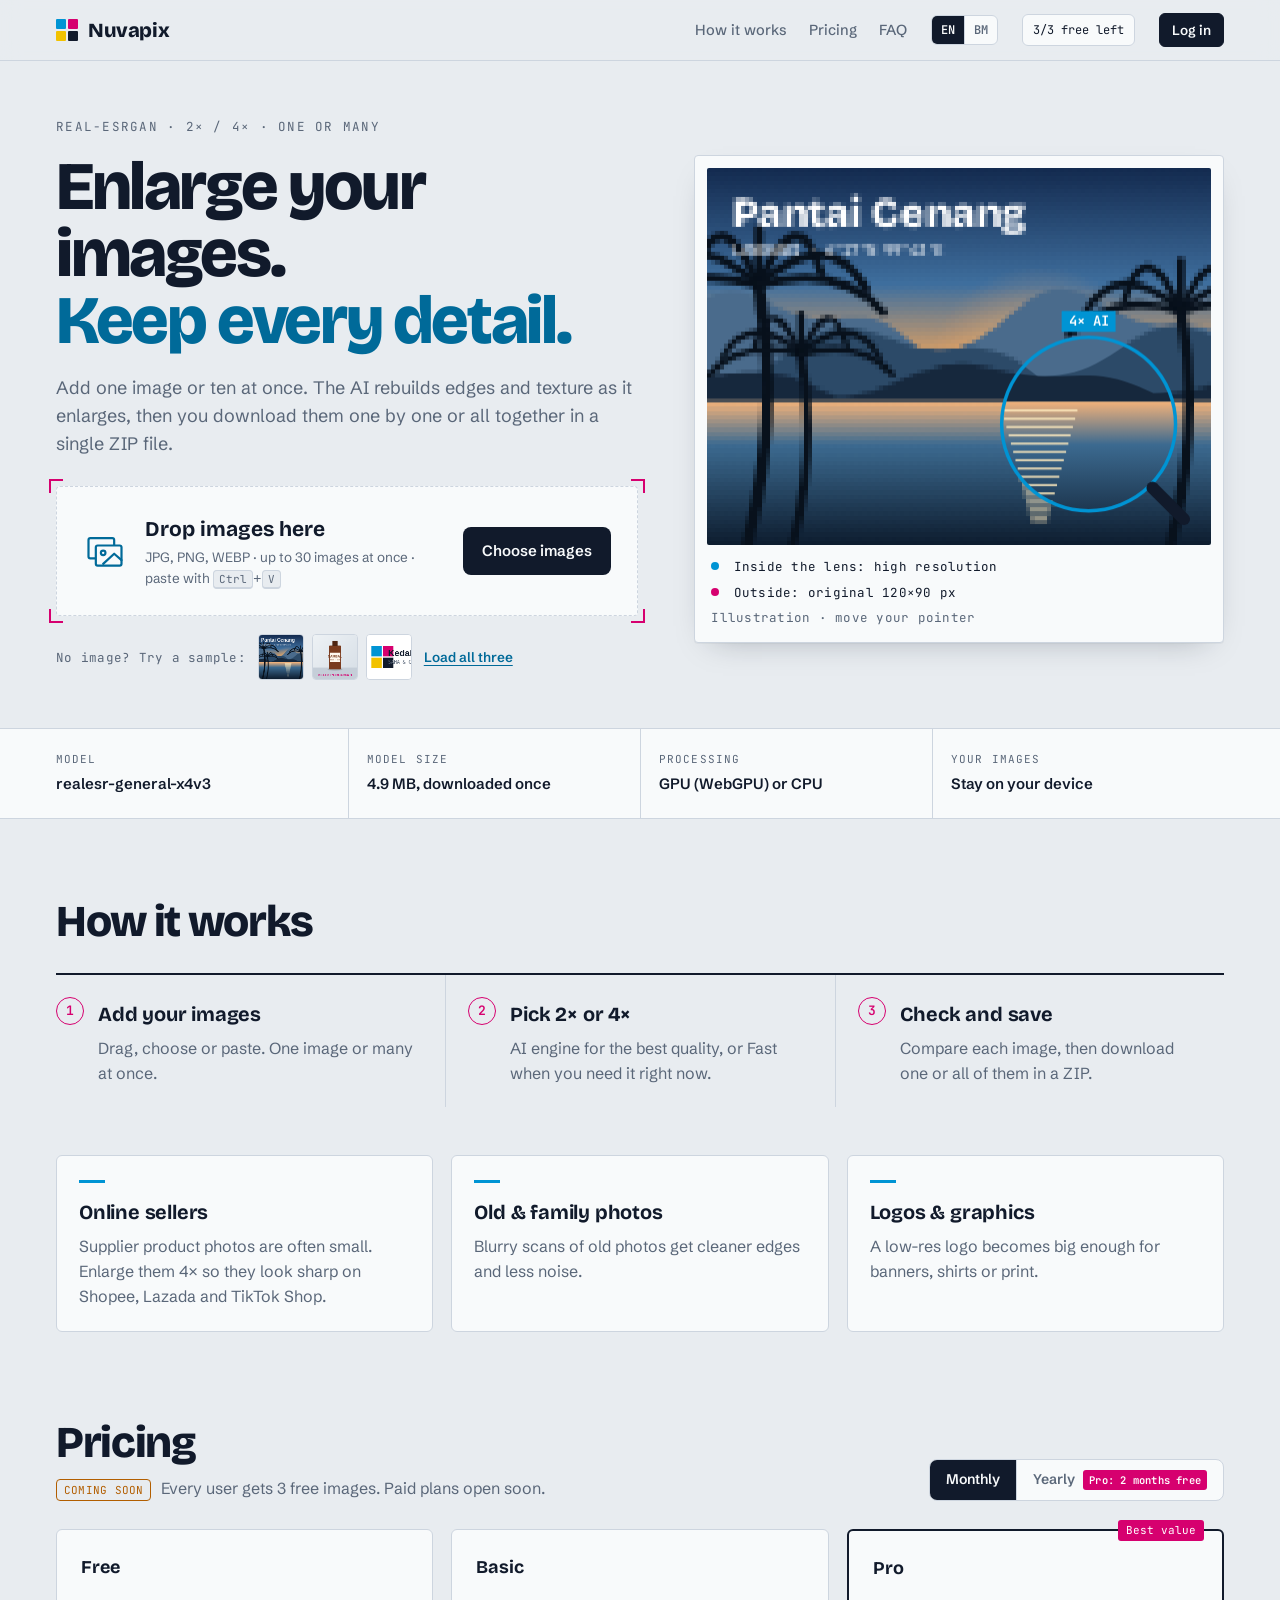
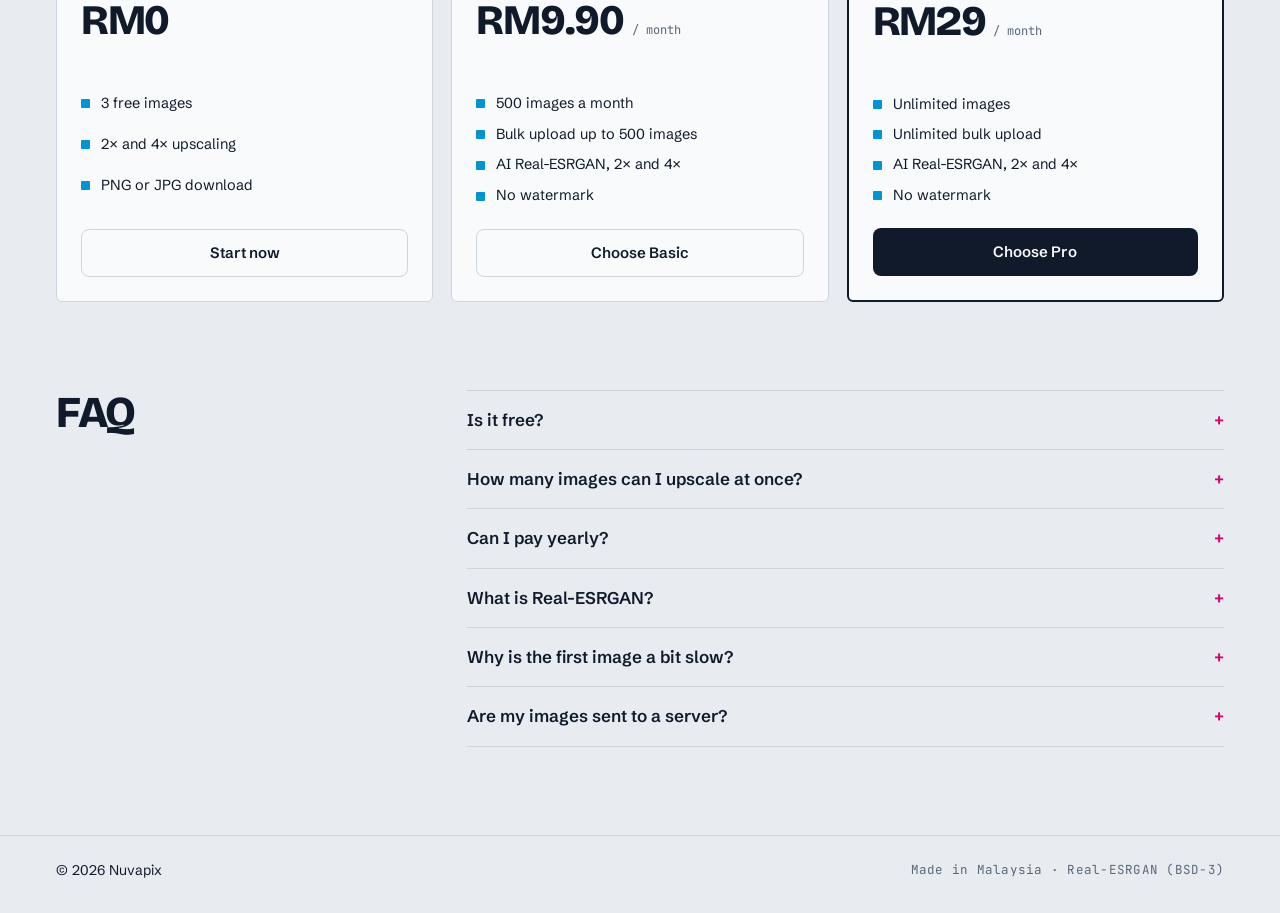
==== commit f30c55ae: "Tambah akaun pengguna (daftar/log masuk) dan papan pemuka admin - api/ (PHP + SQLite): auth.php, usa" ====
--- a/nuvapix.com/index.html
+++ b/nuvapix.com/index.html
@@ -11,7 +11,7 @@
 <link rel="preconnect" href="https://fonts.gstatic.com" crossorigin />
 <link href="https://fonts.googleapis.com/css2?family=Bricolage+Grotesque:opsz,wght@12..96,500;12..96,700;12..96,800&family=Schibsted+Grotesk:wght@400;500;600;700&family=JetBrains+Mono:wght@400;600&display=swap" rel="stylesheet" />
 <!-- /BUILD:HEAD -->
-<link rel="stylesheet" href="styles.css?v=6e224cf7" />
+<link rel="stylesheet" href="styles.css?v=4ec7d8ee" />
 </head>
 <body>
 <!-- BUILD:BODY -->
@@ -31,6 +31,7 @@
       <button type="button" data-lang="ms" aria-pressed="false">BM</button>
     </div>
     <span class="quota" id="usagePill">Free · unlimited</span>
+    <button class="acct-btn" id="acctBtn" type="button" data-i18n="auth.login">Log in</button>
   </div>
 </header>
 
@@ -224,17 +225,60 @@
       <button type="button" data-bill="monthly" class="on" data-i18n="bill.monthly">Monthly</button>
       <button type="button" data-bill="yearly"><span data-i18n="bill.yearly">Yearly</span> <em class="save mono" data-i18n="bill.save">2 months free</em></button>
     </div>
+    <div class="pw-auth" id="pwAuth" hidden>
+      <p data-i18n="pw.guest">Create a free account or log in to choose a plan.</p>
+      <div class="pw-auth-btns">
+        <button class="btn btn-line" type="button" data-auth-open="login" data-i18n="auth.login">Log in</button>
+        <button class="btn btn-ink" type="button" data-auth-open="register" data-i18n="auth.register">Sign up</button>
+      </div>
+    </div>
     <div class="plans plans-modal" id="plansModal"></div>
     <p class="mono small muted" data-i18n="pw.demo">Payments are not active yet. This is a demo.</p>
+  </div>
+</div>
+
+<div class="modal" id="authModal" hidden>
+  <div class="modal-back" data-close></div>
+  <div class="modal-card auth-card" role="dialog" aria-modal="true" aria-labelledby="authTitle">
+    <button class="modal-x" type="button" data-close data-i18n-aria="pw.close" aria-label="Close">×</button>
+    <div class="toggle auth-tabs" role="group">
+      <button type="button" data-auth-tab="login" class="on" data-i18n="auth.login">Log in</button>
+      <button type="button" data-auth-tab="register" data-i18n="auth.register">Sign up</button>
+    </div>
+    <h3 id="authTitle">Log in</h3>
+    <p class="muted" id="authSub"></p>
+    <form id="authForm" class="auth-form" novalidate>
+      <label class="field" id="nameField"><span data-i18n="auth.name">Name</span><input name="name" autocomplete="name" maxlength="80" /></label>
+      <label class="field"><span data-i18n="auth.email">Email</span><input name="email" type="email" autocomplete="email" maxlength="190" required /></label>
+      <label class="field"><span data-i18n="auth.password">Password</span><input name="password" type="password" autocomplete="current-password" minlength="8" maxlength="200" required /></label>
+      <p class="mono small muted" id="pwHint" data-i18n="auth.pwHint">At least 8 characters.</p>
+      <p class="auth-err" id="authErr" role="alert" hidden></p>
+      <button class="btn btn-ink" id="authSubmit" type="submit">Log in</button>
+    </form>
+  </div>
+</div>
+
+<div class="modal" id="acctModal" hidden>
+  <div class="modal-back" data-close></div>
+  <div class="modal-card auth-card" role="dialog" aria-modal="true" aria-labelledby="acctTitle">
+    <button class="modal-x" type="button" data-close data-i18n-aria="pw.close" aria-label="Close">×</button>
+    <h3 id="acctTitle" data-i18n="acct.title">Your account</h3>
+    <dl class="acct-info" id="acctInfo"></dl>
+    <div class="acct-actions">
+      <a class="btn btn-cyan" id="acctAdmin" href="admin.html" hidden data-i18n="acct.admin">Admin dashboard</a>
+      <button class="btn btn-line" id="acctUpgrade" type="button" data-i18n="acct.upgrade">See plans</button>
+      <button class="btn btn-ink" id="acctLogout" type="button" data-i18n="acct.logout">Log out</button>
+    </div>
   </div>
 </div>
 <div class="toast" id="toast" role="status" hidden></div>
 <!-- /BUILD:BODY -->
 
 <script src="config.js?v=5b7f73e2"></script>
-<script src="i18n.js?v=23001074"></script>
+<script src="account.js?v=282f0c10"></script>
+<script src="i18n.js?v=59de5aa4"></script>
 <script src="upscaler.js?v=ff3a6348"></script>
 <script src="zip.js?v=f929eb47"></script>
-<script src="app.js?v=2b2ece11"></script>
+<script src="app.js?v=12ab53b3"></script>
 </body>
 </html>
--- a/nuvapix.com/styles.css
+++ b/nuvapix.com/styles.css
@@ -239,6 +239,72 @@
 .plans-modal { margin: 22px 0 12px; grid-template-columns: repeat(auto-fit, minmax(220px, 1fr)); }
 .toast { position: fixed; left: 50%; bottom: calc(20px + env(safe-area-inset-bottom, 0px)); transform: translateX(-50%); z-index: 120; background: var(--ink); color: var(--on-ink); padding: 11px 16px; border-radius: 8px; font-size: 14px; font-weight: 500; max-width: calc(100% - 32px); box-shadow: var(--shadow); }
 
+/* AKAUN */
+.acct-btn { font: inherit; font-size: 13.5px; font-weight: 600; padding: 6px 12px; border-radius: 6px; border: 1px solid var(--ink); background: var(--ink); color: var(--on-ink); cursor: pointer; white-space: nowrap; max-width: 160px; overflow: hidden; text-overflow: ellipsis; }
+.acct-btn.in { background: var(--paper); color: var(--ink); border-color: var(--line); }
+.acct-btn.in::before { content: ""; display: inline-block; width: 7px; height: 7px; border-radius: 50%; background: var(--ok); margin-right: 7px; vertical-align: 1px; }
+.auth-card { max-width: 440px; }
+#authModal { place-items: start center; padding-top: max(16px, 8vh); }
+.auth-tabs { margin-bottom: 18px; }
+.auth-form { display: grid; gap: 14px; margin-top: 18px; }
+.auth-form .btn { width: 100%; margin-top: 4px; }
+.auth-form #pwHint { margin: -8px 0 0; }
+.field { display: grid; gap: 6px; font-size: 14px; font-weight: 600; }
+.field input, .field select { font: inherit; font-weight: 400; font-size: 16px; padding: 10px 12px; border-radius: 8px; border: 1px solid var(--line); background: var(--paper); color: var(--ink); width: 100%; }
+.field input:focus { outline: 2px solid var(--cyan); outline-offset: 0; border-color: transparent; }
+.auth-err { margin: 0; padding: 10px 12px; border-radius: 8px; border: 1px solid var(--err); color: var(--err); font-size: 14px; }
+.pw-auth { margin: 18px 0 0; padding: 16px; border: 1px dashed var(--line); border-radius: 8px; background: var(--paper); }
+.pw-auth p { margin: 0 0 12px; font-weight: 600; }
+.pw-auth-btns { display: flex; gap: 10px; flex-wrap: wrap; }
+.acct-info { display: grid; grid-template-columns: auto 1fr; gap: 10px 18px; margin: 18px 0 22px; font-size: 15px; }
+.acct-info dt { color: var(--muted); font-family: var(--f-mono); font-size: 12.5px; padding-top: 2px; }
+.acct-info dd { margin: 0; font-weight: 600; word-break: break-word; }
+.acct-actions { display: flex; flex-wrap: wrap; gap: 10px; }
+.acct-actions .btn { flex: 1 1 auto; text-decoration: none; }
+
+/* ADMIN */
+.adm-main { padding-block: 32px 64px; }
+.adm-head { display: flex; align-items: end; justify-content: space-between; gap: 16px; flex-wrap: wrap; margin-bottom: 20px; }
+.adm-head h1 { margin: 0; font-size: clamp(28px, 4vw, 40px); letter-spacing: -.02em; }
+.adm-gate { max-width: 420px; margin: 40px auto; background: var(--paper); border: 1px solid var(--line); border-radius: 8px; padding: 28px; }
+.adm-gate h2 { margin: 0 0 4px; }
+.adm-stats { display: grid; grid-template-columns: repeat(5, minmax(0, 1fr)); gap: 12px; margin-bottom: 20px; }
+.adm-stat { background: var(--paper); border: 1px solid var(--line); border-radius: 8px; padding: 14px 16px; }
+.adm-stat span { display: block; font-family: var(--f-mono); font-size: 12px; color: var(--muted); }
+.adm-stat b { font-family: var(--f-display); font-size: 30px; line-height: 1.2; }
+.adm-tools { display: flex; gap: 10px; flex-wrap: wrap; align-items: center; margin-bottom: 12px; }
+.adm-tools input, .adm-tools select { font: inherit; font-size: 15px; padding: 9px 12px; border-radius: 8px; border: 1px solid var(--line); background: var(--paper); color: var(--ink); }
+.adm-tools input { flex: 1 1 240px; min-width: 0; }
+.adm-tools .muted { margin-left: auto; }
+.adm-table-wrap { background: var(--paper); border: 1px solid var(--line); border-radius: 8px; overflow-x: auto; }
+.adm-table { width: 100%; border-collapse: collapse; font-size: 14px; }
+.adm-table th { text-align: left; font-family: var(--f-mono); font-size: 11.5px; font-weight: 600; color: var(--muted); text-transform: uppercase; letter-spacing: .04em; padding: 12px; border-bottom: 1px solid var(--line); white-space: nowrap; }
+.adm-table td { padding: 12px; border-bottom: 1px solid var(--line); vertical-align: top; }
+.adm-table tr:last-child td { border-bottom: 0; }
+.adm-table tr.is-disabled td { opacity: .6; }
+.adm-user b { display: block; word-break: break-all; }
+.adm-user small, .adm-sub { display: block; color: var(--muted); font-size: 12px; font-family: var(--f-mono); margin-top: 2px; }
+.adm-table select, .adm-table input[type="date"], .adm-table input[type="text"] { font: inherit; font-size: 14px; padding: 7px 9px; border-radius: 6px; border: 1px solid var(--line); background: var(--bg); color: var(--ink); max-width: 100%; }
+.adm-badge { display: inline-block; font-family: var(--f-mono); font-size: 11px; font-weight: 600; padding: 2px 7px; border-radius: 4px; background: var(--ink); color: var(--on-ink); margin-left: 6px; vertical-align: 1px; }
+.adm-warn { color: var(--warn); }
+.adm-check { display: inline-flex; gap: 6px; align-items: center; white-space: nowrap; cursor: pointer; }
+.adm-acts { display: flex; flex-wrap: wrap; gap: 6px; }
+.adm-acts button { font: inherit; font-size: 13px; font-weight: 600; padding: 6px 10px; border-radius: 6px; border: 1px solid var(--line); background: var(--bg); color: var(--ink); cursor: pointer; white-space: nowrap; }
+.adm-acts button:hover:not(:disabled) { border-color: var(--ink); }
+.adm-acts button:disabled { opacity: .4; cursor: not-allowed; }
+.adm-acts .save { background: var(--ink); color: var(--on-ink); border-color: var(--ink); }
+.adm-acts .del { color: var(--err); }
+.adm-empty { padding: 32px; text-align: center; color: var(--muted); }
+@media (max-width: 980px) { .adm-stats { grid-template-columns: repeat(3, minmax(0, 1fr)); } }
+@media (max-width: 760px) {
+  .adm-stats { grid-template-columns: repeat(2, minmax(0, 1fr)); }
+  .adm-table thead { display: none; }
+  .adm-table, .adm-table tbody, .adm-table tr, .adm-table td { display: block; width: 100%; }
+  .adm-table tr { border-bottom: 1px solid var(--line); padding: 8px 0; }
+  .adm-table td { border: 0; padding: 6px 14px; }
+  .adm-table td[data-label]::before { content: attr(data-label); display: block; font-family: var(--f-mono); font-size: 11px; color: var(--muted); text-transform: uppercase; margin-bottom: 4px; }
+}
+
 /* RESPONSIVE */
 @media (max-width: 980px) {
   .hero-grid, .bench-grid, .faq-wrap { grid-template-columns: minmax(0, 1fr); }
@@ -254,7 +320,9 @@
   .toplinks { display: none; }
   .topbar-inner { gap: 10px; }
   .lang { margin-left: auto; }
-  .quota { max-width: 40vw; overflow: hidden; text-overflow: ellipsis; }
+  .quota { max-width: 30vw; overflow: hidden; text-overflow: ellipsis; padding-inline: 7px; }
+  .acct-btn { max-width: 26vw; padding-inline: 9px; }
+  .logo { font-size: 18px; }
   .hero { padding-block: 32px 32px; }
   .steps, .plans, .uses { grid-template-columns: minmax(0, 1fr); }
   .steps li + li { padding-left: 0; border-left: 0; border-top: 1px solid var(--line); }
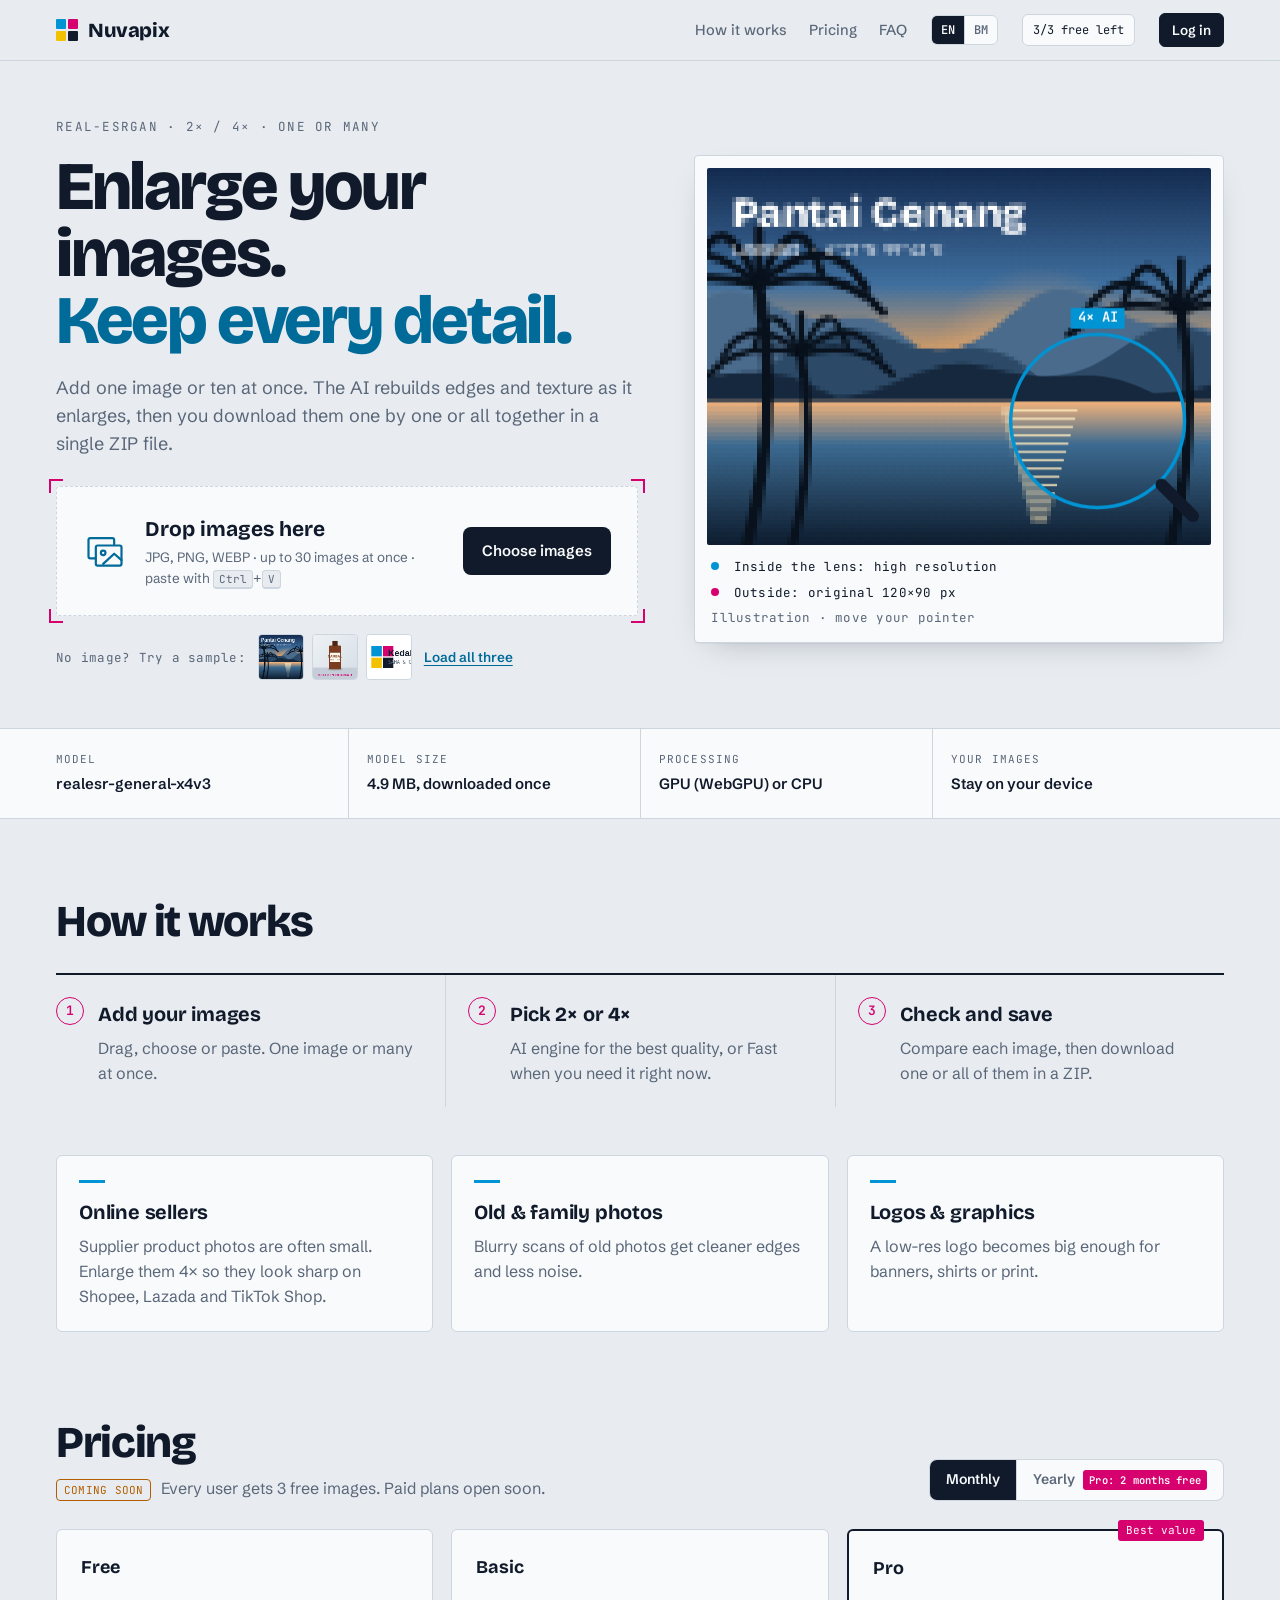
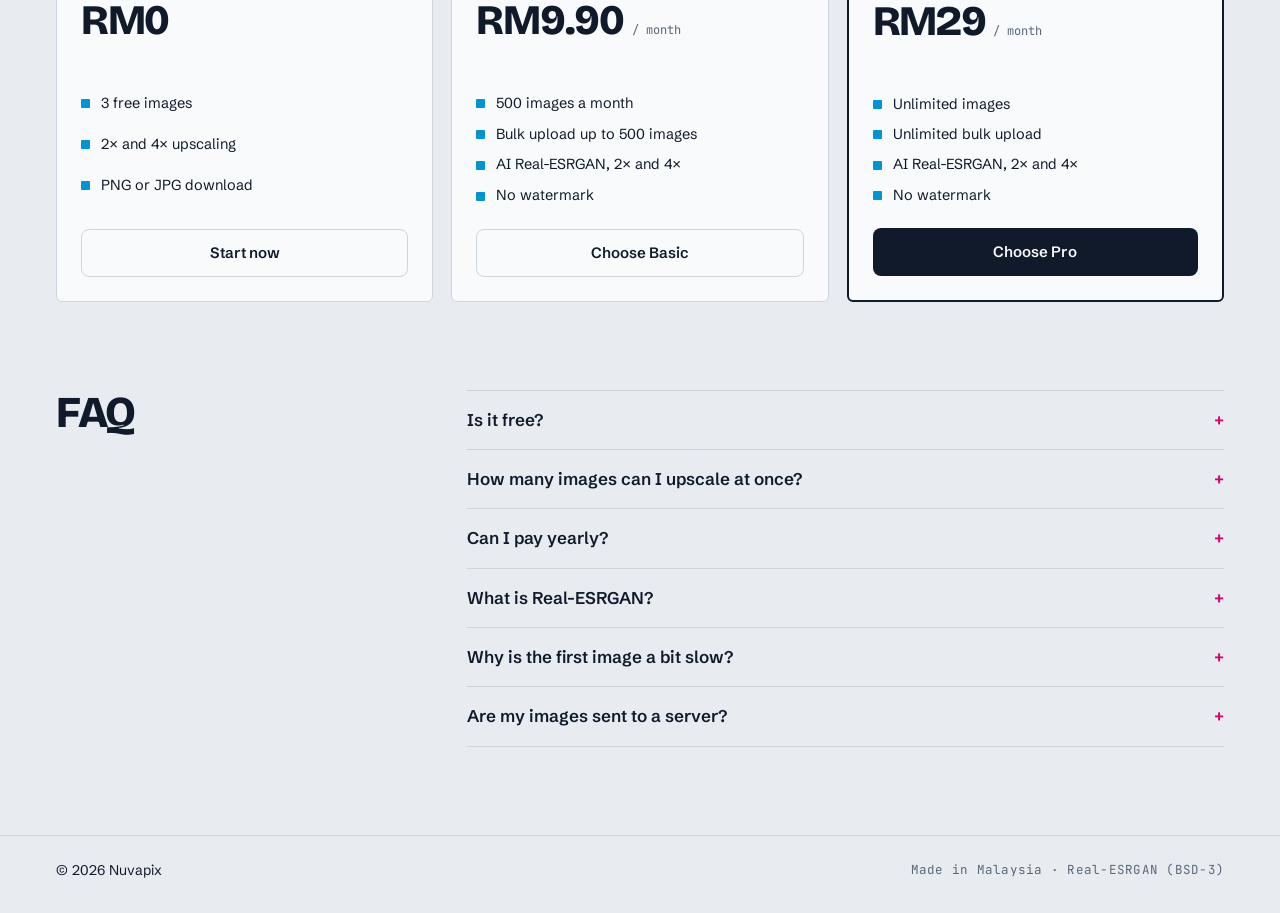
==== commit 1c05f1b5: "Tambah mod hasil Asli (lalai): kekalkan muka & rupa asal semasa upscale AI Co-Authored-By: Claude Op" ====
--- a/nuvapix.com/index.html
+++ b/nuvapix.com/index.html
@@ -85,6 +85,13 @@
             <button type="button" data-mode="classic" data-i18n="mode.fast">Fast</button>
           </div>
         </div>
+        <div class="bar-group" id="lookGroup">
+          <span class="bar-label mono" data-i18n="bench.look">Result</span>
+          <div class="toggle" id="lookSeg" role="group">
+            <button type="button" data-look="natural" class="on" data-i18n="look.natural">Natural</button>
+            <button type="button" data-look="enhanced" data-i18n="look.enhanced">Enhanced</button>
+          </div>
+        </div>
         <div class="bar-group">
           <span class="bar-label mono" data-i18n="bench.size">Size</span>
           <div class="toggle" id="scaleSeg" role="group">
@@ -274,11 +281,11 @@
 <div class="toast" id="toast" role="status" hidden></div>
 <!-- /BUILD:BODY -->
 
-<script src="config.js?v=5b7f73e2"></script>
+<script src="config.js?v=d2d52063"></script>
 <script src="account.js?v=282f0c10"></script>
-<script src="i18n.js?v=59de5aa4"></script>
-<script src="upscaler.js?v=ff3a6348"></script>
+<script src="i18n.js?v=08838fd3"></script>
+<script src="upscaler.js?v=b6b87958"></script>
 <script src="zip.js?v=f929eb47"></script>
-<script src="app.js?v=12ab53b3"></script>
+<script src="app.js?v=49d5692c"></script>
 </body>
 </html>
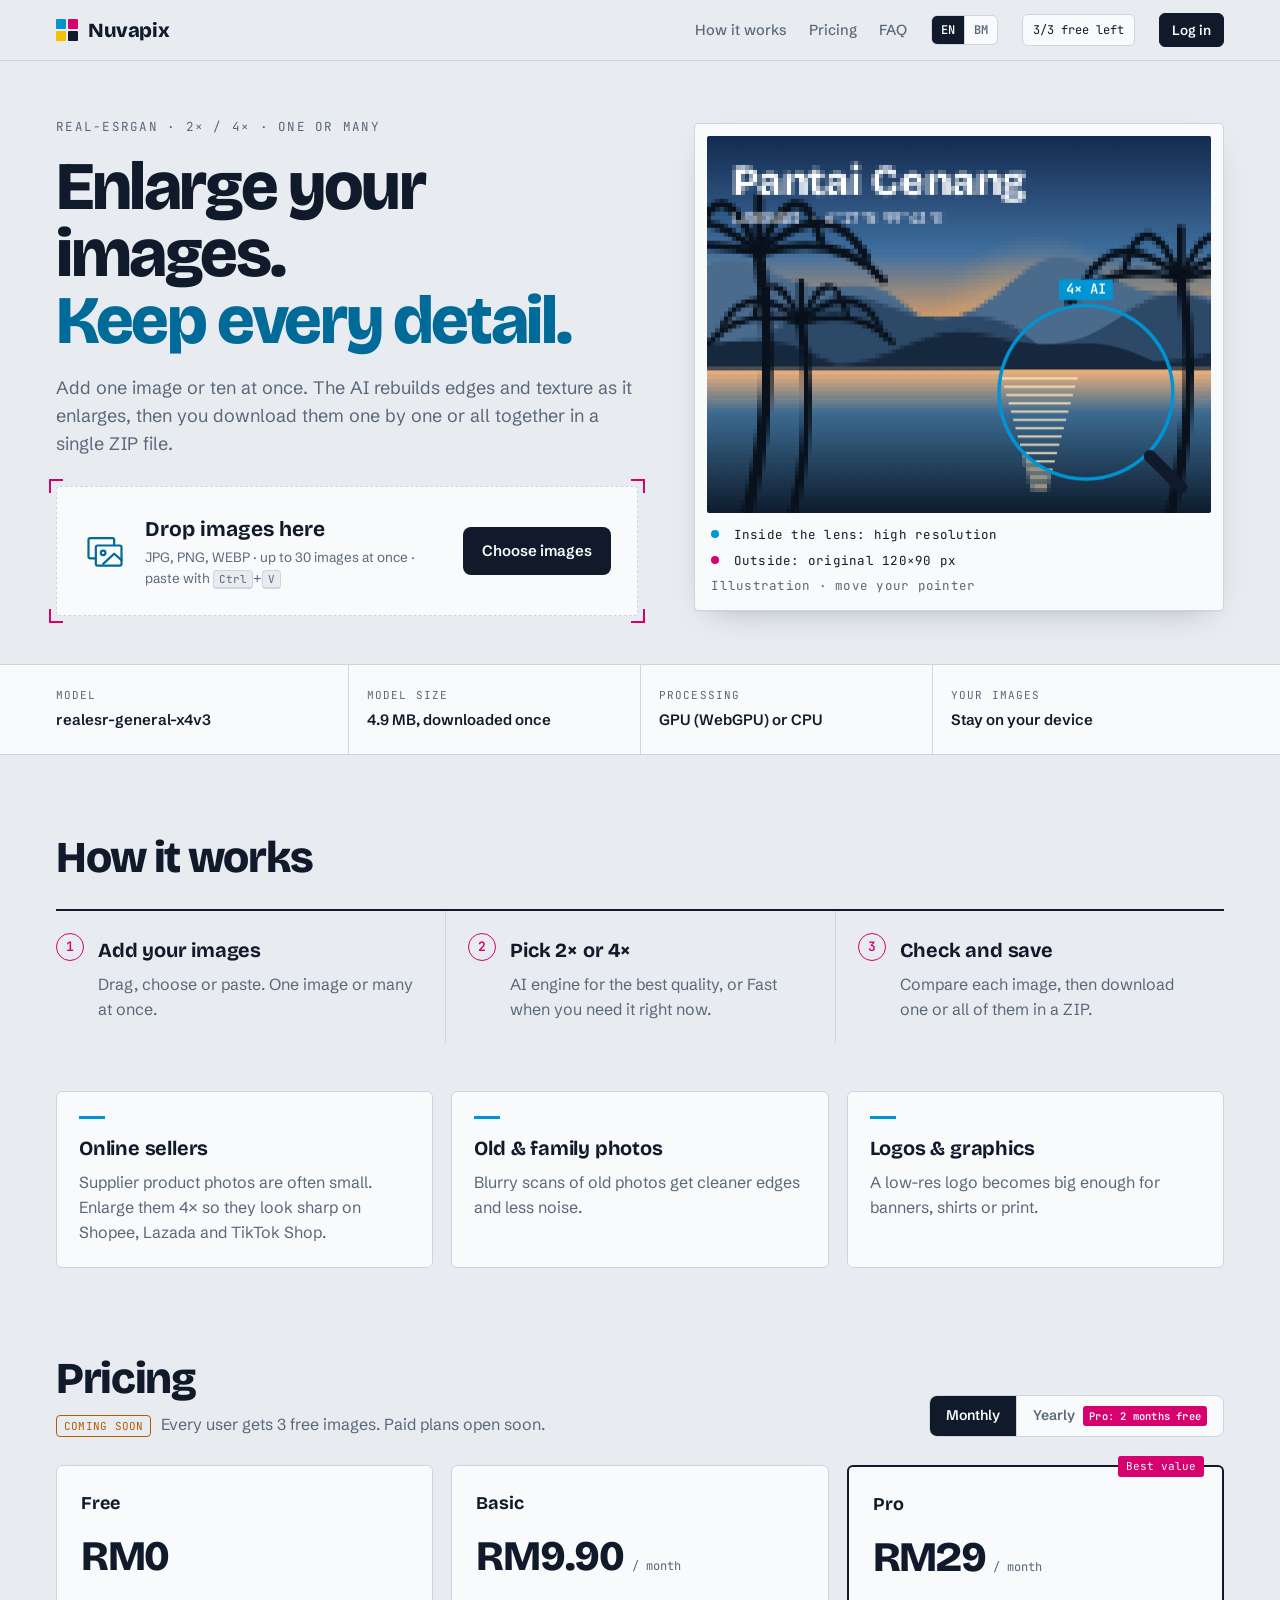
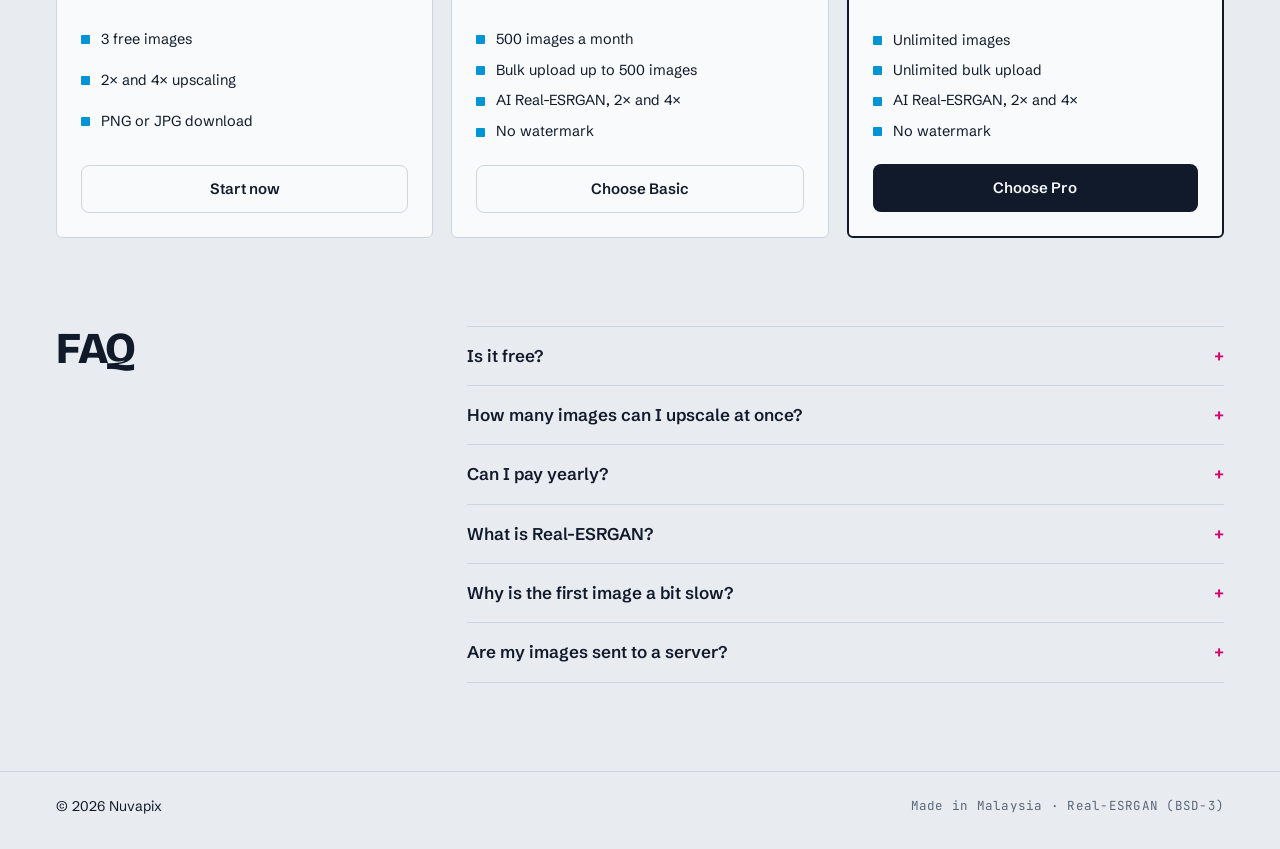
==== commit 7d339759: "Buang bahagian sample image di bawah kawasan muat naik Co-Authored-By: Claude Opus 5.5 <noreply@anth" ====
--- a/nuvapix.com/index.html
+++ b/nuvapix.com/index.html
@@ -11,7 +11,7 @@
 <link rel="preconnect" href="https://fonts.gstatic.com" crossorigin />
 <link href="https://fonts.googleapis.com/css2?family=Bricolage+Grotesque:opsz,wght@12..96,500;12..96,700;12..96,800&family=Schibsted+Grotesk:wght@400;500;600;700&family=JetBrains+Mono:wght@400;600&display=swap" rel="stylesheet" />
 <!-- /BUILD:HEAD -->
-<link rel="stylesheet" href="styles.css?v=4ec7d8ee" />
+<link rel="stylesheet" href="styles.css?v=419347b9" />
 </head>
 <body>
 <!-- BUILD:BODY -->
@@ -56,11 +56,6 @@
           </div>
           <input type="file" id="fileInput" accept="image/png,image/jpeg,image/webp" multiple hidden />
         </div>
-        <div class="samples">
-          <span class="mono small" data-i18n="samples.label">No image? Try a sample:</span>
-          <div class="sample-row" id="sampleRow"></div>
-          <button class="link-btn" id="sampleAllBtn" type="button" data-i18n="samples.all">Load all three</button>
-        </div>
       </div>
 
       <figure class="loupe-card">
@@ -283,9 +278,9 @@
 
 <script src="config.js?v=d2d52063"></script>
 <script src="account.js?v=282f0c10"></script>
-<script src="i18n.js?v=08838fd3"></script>
+<script src="i18n.js?v=d0004850"></script>
 <script src="upscaler.js?v=b6b87958"></script>
 <script src="zip.js?v=f929eb47"></script>
-<script src="app.js?v=49d5692c"></script>
+<script src="app.js?v=a5ef0281"></script>
 </body>
 </html>
--- a/nuvapix.com/styles.css
+++ b/nuvapix.com/styles.css
@@ -99,11 +99,6 @@
 .lb-title { margin: 0; font-family: var(--f-display); font-weight: 700; font-size: 21px; }
 .lb-sub { margin: 2px 0 0; font-size: 13.5px; color: var(--muted); }
 kbd { font-family: var(--f-mono); font-size: 11px; padding: 1px 5px; border: 1px solid var(--line); border-bottom-width: 2px; border-radius: 4px; background: var(--bg); }
-.samples { display: flex; align-items: center; gap: 12px; flex-wrap: wrap; margin-top: 18px; color: var(--muted); }
-.sample-row { display: flex; gap: 8px; }
-.sample-row button { width: 46px; height: 46px; padding: 0; border: 1px solid var(--line); border-radius: 4px; overflow: hidden; cursor: pointer; background: var(--paper); transition: transform .15s, border-color .15s; }
-.sample-row button:hover { transform: translateY(-2px); border-color: var(--ink); }
-.sample-row canvas { width: 100%; height: 100%; }
 
 .loupe-card { margin: 0; background: var(--paper); border: 1px solid var(--line); border-radius: 4px; padding: 12px; box-shadow: var(--shadow); }
 #loupe { width: 100%; aspect-ratio: 4 / 3; border-radius: 2px; cursor: none; touch-action: none; background: var(--bg); }
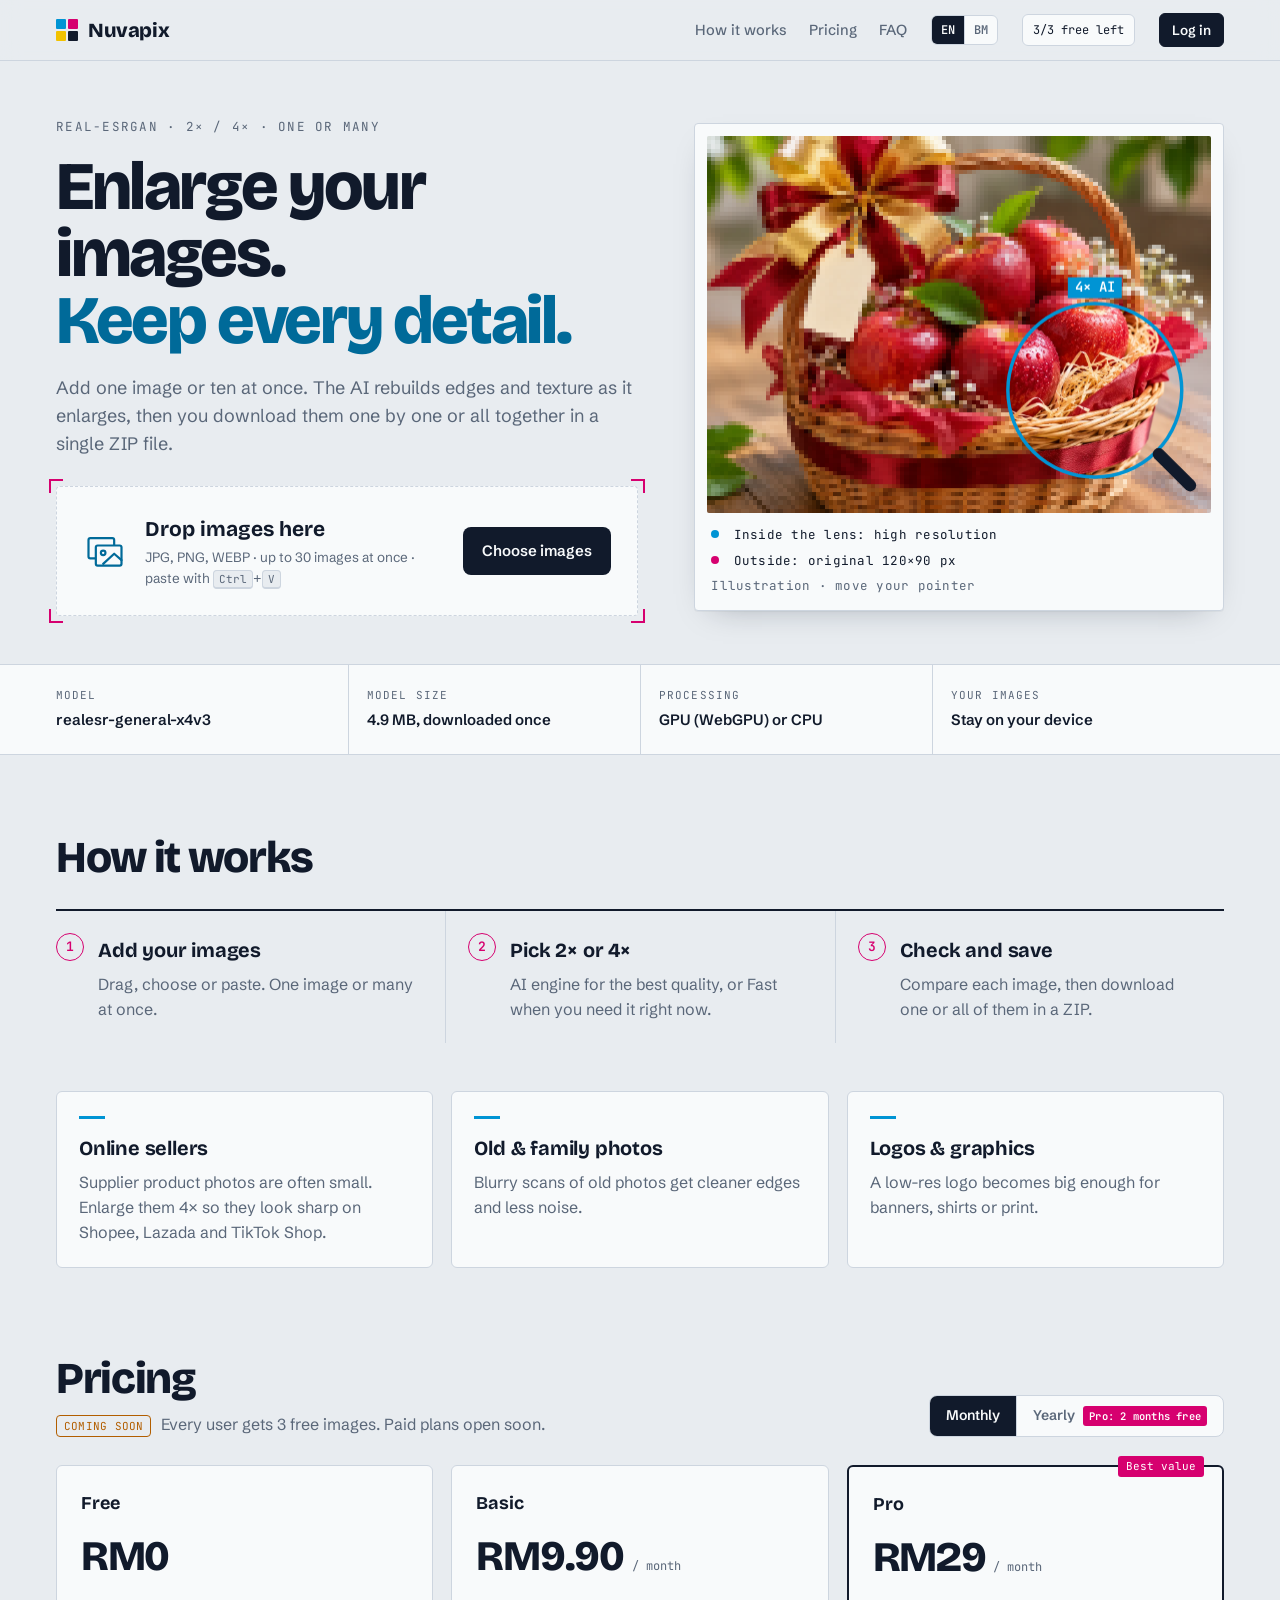
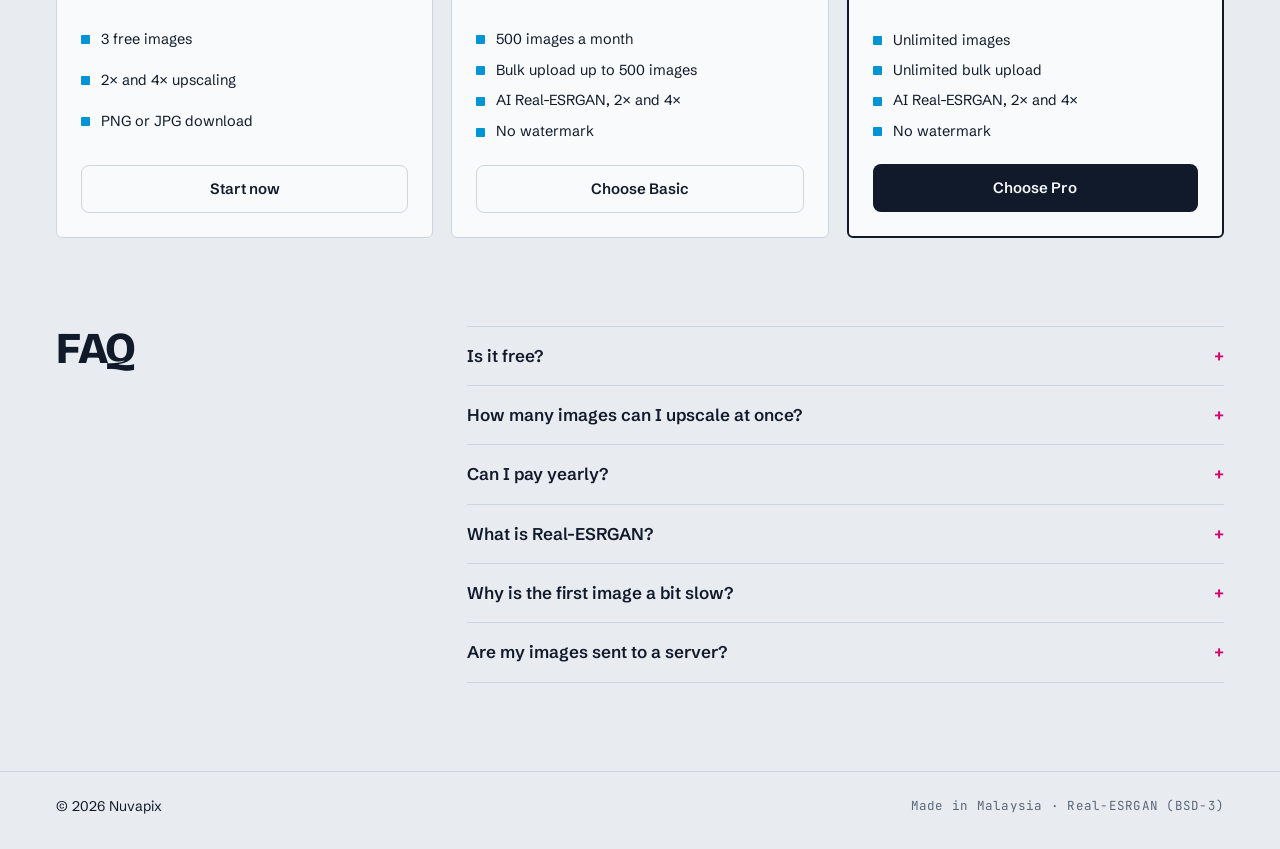
==== commit ad6717d0: "Tukar gambar kanta pembesar hero kepada gambar bakul epal Co-Authored-By: Claude Opus 5.5 <noreply@a" ====
--- a/nuvapix.com/index.html
+++ b/nuvapix.com/index.html
@@ -281,6 +281,6 @@
 <script src="i18n.js?v=d0004850"></script>
 <script src="upscaler.js?v=b6b87958"></script>
 <script src="zip.js?v=f929eb47"></script>
-<script src="app.js?v=a5ef0281"></script>
+<script src="app.js?v=869c1044"></script>
 </body>
 </html>
